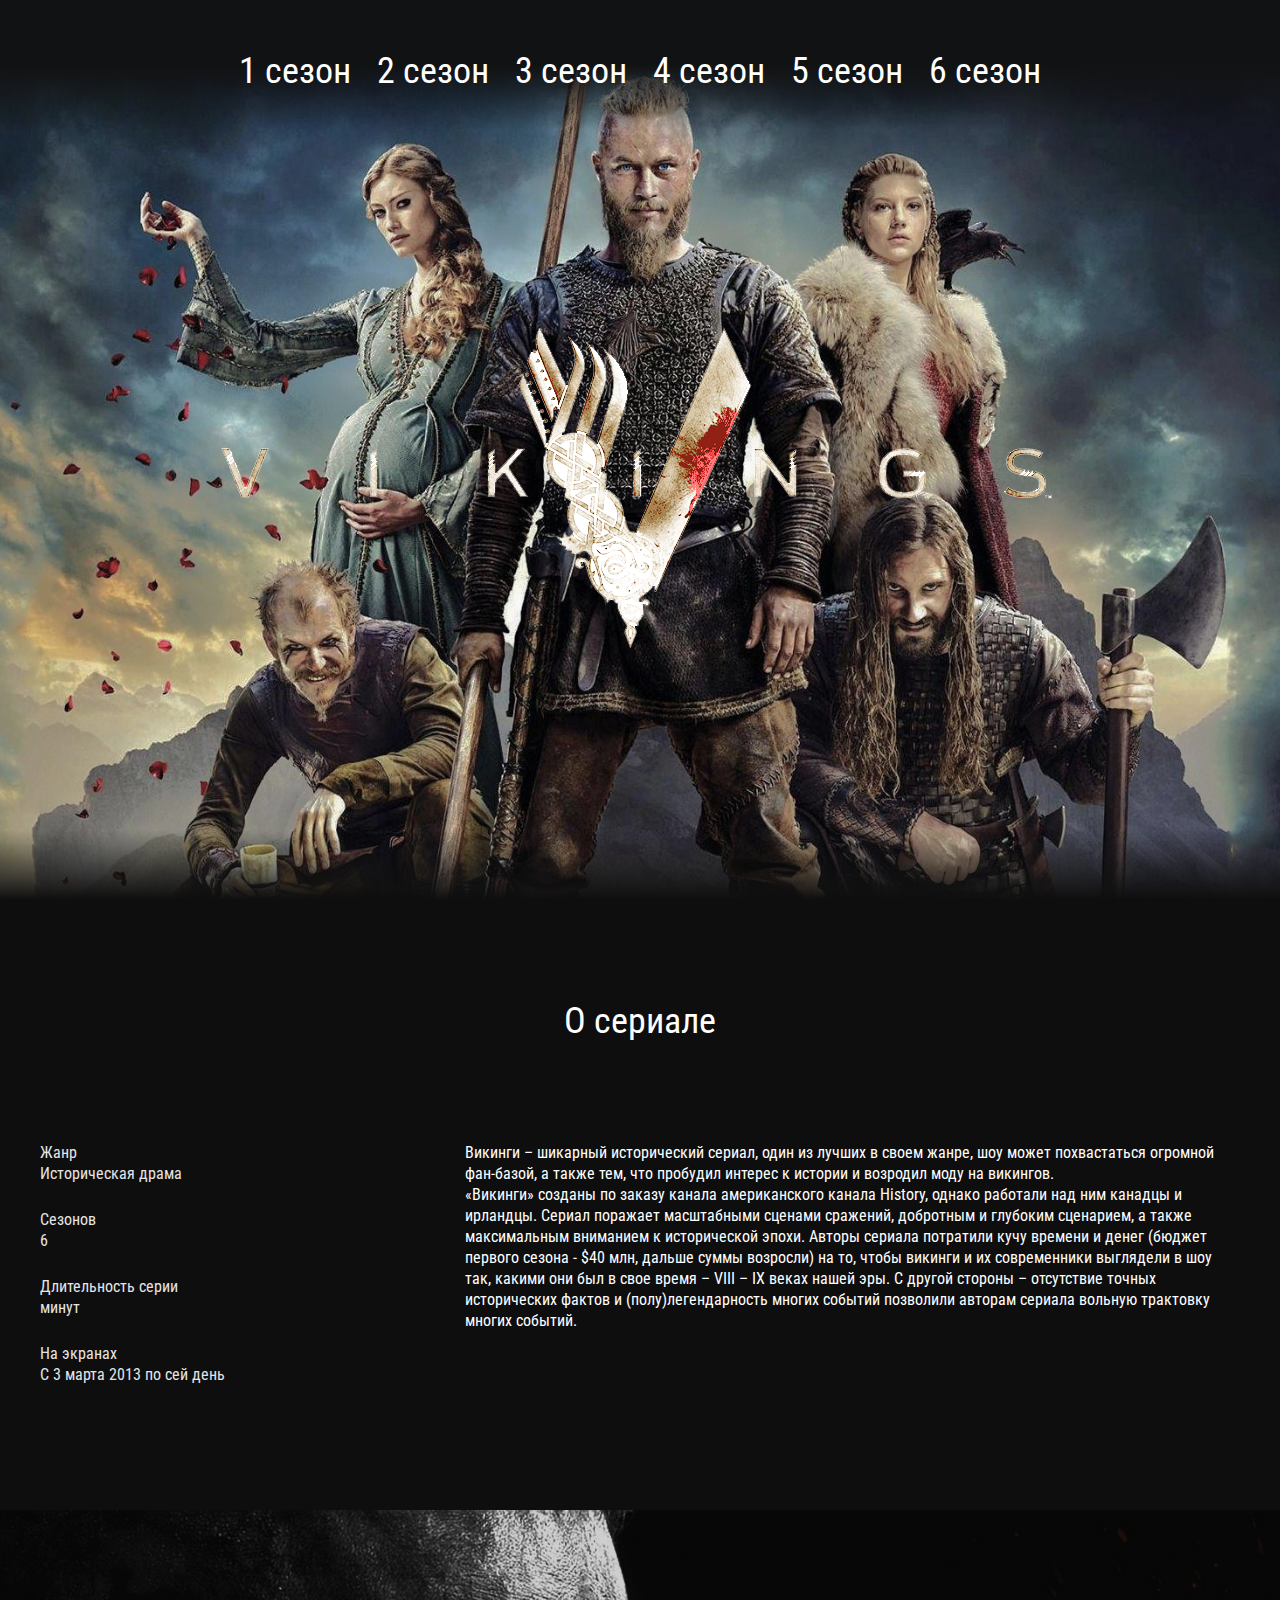
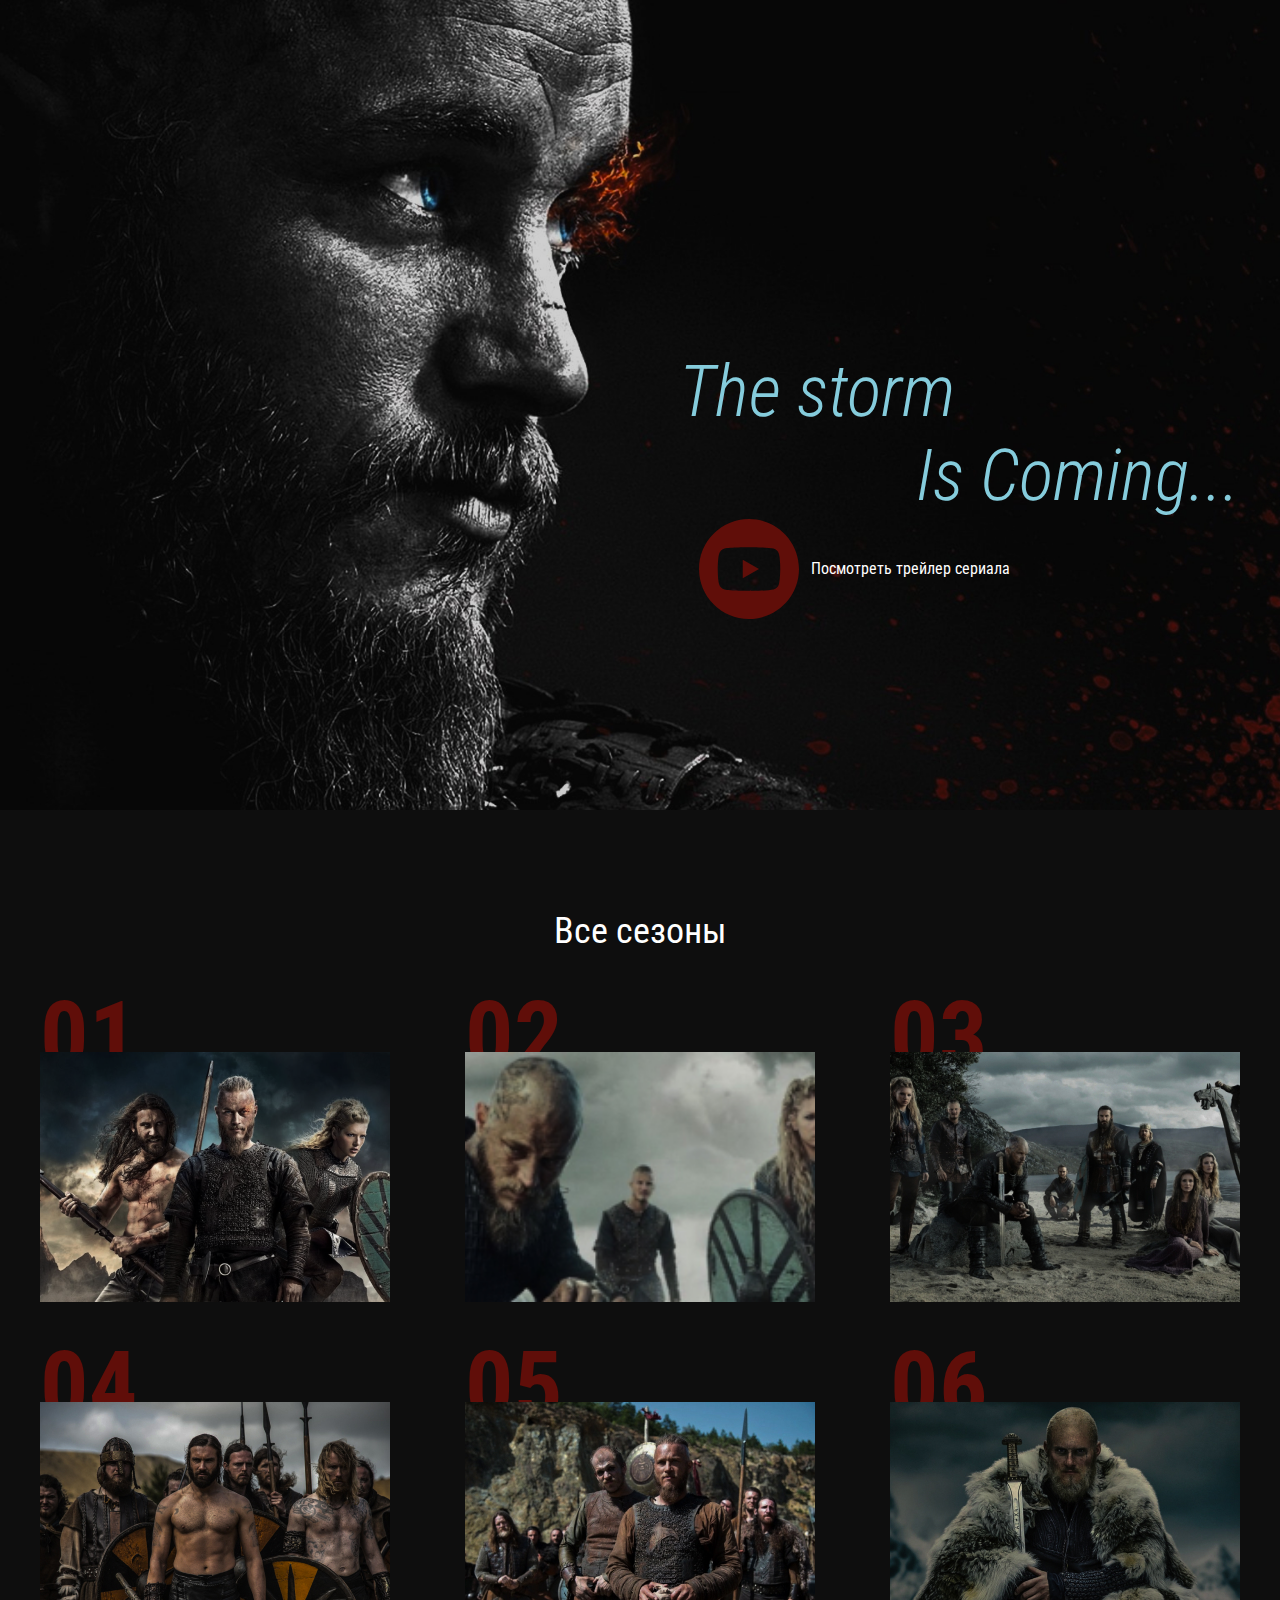
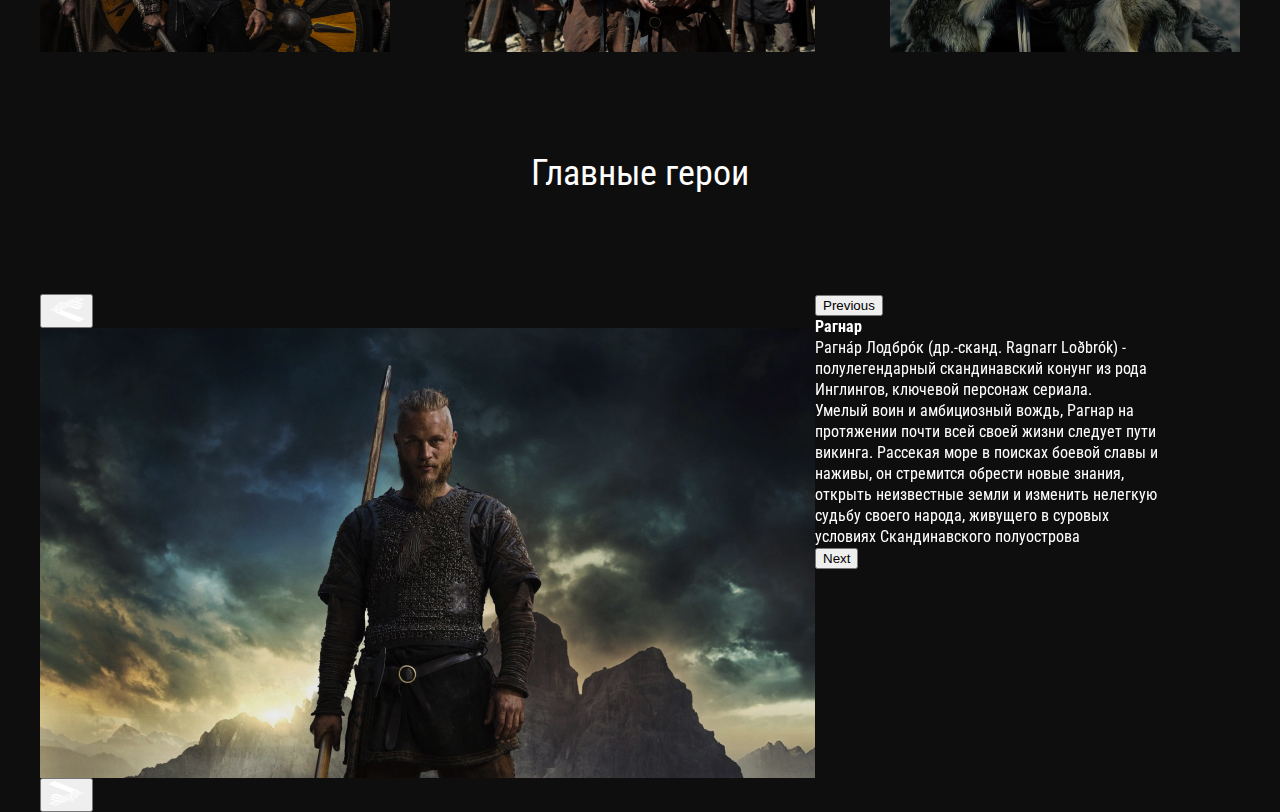
==== index.html @ bf8e7ee6 "feat: add a new data about" ====
<!DOCTYPE html>
<html lang="en">

<head>
  <meta charset="UTF-8">
  <meta name="viewport" content="width=device-width, initial-scale=1.0">
  <meta http-equiv="X-UA-Compatible" content="ie=edge">
  <title>Document</title>
  <link rel="stylesheet" href="css/reset.css">
  <link rel="stylesheet" href="css/slick.css">
  <link rel="stylesheet" href="css/jquery.fancybox.css">
  <link rel="preconnect" href="https://fonts.googleapis.com">
  <link rel="preconnect" href="https://fonts.gstatic.com" crossorigin>
  <link href="https://fonts.googleapis.com/css2?family=Roboto+Condensed:ital,wght@0,700;1,300;1,400&display=swap"
    rel="stylesheet">
  <link rel="stylesheet" href="css/style.css">
</head>

<body>
  <!--header start-->
  <header class="header">
    <nav class="menu">
      <ul class="menu__list">
        <li class="menu__list-item">
          <a class="menu__list-link" href="#">1 cезон</a>
        </li>
        <li class="menu__list-item">
          <a class="menu__list-link" href="#">2 cезон</a>
        </li>
        <li class="menu__list-item">
          <a class="menu__list-link" href="#">3 cезон</a>
        </li>
        <li class="menu__list-item">
          <a class="menu__list-link" href="#">4 cезон</a>
        </li>
        <li class="menu__list-item">
          <a class="menu__list-link" href="#">5 cезон</a>
        </li>
        <li class="menu__list-item">
          <a class="menu__list-link" href="#">6 cезон</a>
        </li>
      </ul>
    </nav>
    <div class="logo">
      <img src="/images/logo.png" alt="" class="logo__img">
    </div>
  </header>
  <!--header end-->
  <!--about start-->
  <section class="about section__page">
    <div class="container">
      <h3 class="title">
        О сериале

      </h3>
      <div class="about__inner">
        <ul class="about__info">
          <li class="about__info-item">Жанр
            <span>Историческая драма<span>
          </li>
          <li class="about__info-item">Сезонов
            <span>6</span>
          </li>
          <li class="about__info-item">Длительность серии
            <span>минут</span>

          </li>
          <li class="about__info-item">На экранах
            <span>С 3 марта 2013 по сей день</span>
          </li>
        </ul>
        <div class="about__text">
          <p>Викинги – шикарный исторический сериал, один из лучших в своем жанре, шоу может похвастаться огромной
            фан-базой, а также тем, что пробудил интерес к истории и возродил моду на викингов.

            <p>«Викинги» созданы по заказу канала американского канала History, однако работали над ним канадцы и
              ирландцы.
              Сериал поражает масштабными сценами сражений, добротным и глубоким сценарием, а также максимальным
              вниманием к исторической эпохи. Авторы сериала потратили кучу времени и денег (бюджет первого сезона - $40
              млн, дальше суммы возросли) на то, чтобы викинги и их современники выглядели в шоу так,
              какими они был в свое время – VIII – IX веках нашей эры. С другой стороны – отсутствие точных исторических
              фактов и (полу)легендарность многих событий позволили авторам сериала вольную трактовку многих событий.
            </p>
        </div>
      </div>
    </div>
  </section>
  <!--about end-->
  <!--section video start-->
  <section class="video">
    <div class="container">
      <h3 class="video__text">
        <span>The storm</span>
        Is Coming...
      </h3>
      <a class="video__btn" data-fancybox href="https://www.youtube.com/watch?v=NBb16wT5MEs">Посмотреть трейлер
        сериала</a>
    </div>
  </section>
  <!--section video end-->
  <!--section seasons start-->
  <section class="seasons section__page">
    <div class="container">
      <h3 class="title">Все сезоны</h3>
      <ol class="seasons__inner">
        <li class="seasons__item" style="background-image: url(/images/pic1.png)">
          <a class="seasons__link" href="#">Cмотреть</a>
        </li>
        <li class="seasons__item" style="background-image: url(/images/pic-2.jpg)">
          <a class="seasons__link" href="#">Cмотреть</a>
        </li>
        <li class="seasons__item" style="background-image: url(/images/pic3.jpg)">
          <a class="seasons__link" href="#">Cмотреть</a>
        </li>
        <li class="seasons__item" style="background-image: url(/images/pic4.jpg)">
          <a class="seasons__link" href="#">Cмотреть</a>
        </li>
        <li class="seasons__item" style="background-image: url(/images/pic5.jpg)">
          <a class="seasons__link" href="#">Cмотреть</a>
        </li>
        <li class="seasons__item" style="background-image: url(/images/pic6.jpg)">
          <a class="seasons__link" href="#">Cмотреть</a>
        </li>
      </ol>
    </div>
  </section>
  <!--section seasons end-->

  <!--section hero  start-->
<section class="heroes section__pages">
  <div class="container">
    <h3 class="title">
      Главные герои
    </h3>
    <div class="heroes__inner">
      <div class="heroes__slider-img">
<img src="/images/slider-1.jpg" alt="" class="heroes__images">
<img src="/images/slider-1.jpg" alt="" class="heroes__images">
<img src="/images/slider-1.jpg" alt="" class="heroes__images"> 
      </div>
      <div class="heroes__slider-text">
<div class="heroes__text">
  <h4 class="heroes__name">
    Рагнар
  </h4>
  <p>Рагна́р Лодбро́к (др.-сканд. Ragnarr Loðbrók) - полулегендарный скандинавский конунг из рода Инглингов, ключевой персонаж сериала.
  </p>
  <p>
    Умелый воин и амбициозный вождь, Рагнар на протяжении почти всей своей жизни следует пути викинга. Рассекая море в поисках боевой славы и наживы, он стремится обрести новые знания, открыть неизвестные земли и изменить нелегкую судьбу своего народа, живущего в суровых условиях Скандинавского полуострова</p>
</div>
<div class="heroes__text">
  <h4 class="heroes__name">
    Рагнар2
  </h4>
  <p>Рагна́р Лодбро́к (др.-сканд. Ragnarr Loðbrók) - полулегендарный скандинавский конунг из рода Инглингов, ключевой персонаж сериала.
  </p>
  <p>
    Умелый воин и амбициозный вождь, Рагнар на протяжении почти всей своей жизни следует пути викинга. Рассекая море в поисках боевой славы и наживы, он стремится обрести новые знания, открыть неизвестные земли и изменить нелегкую судьбу своего народа, живущего в суровых условиях Скандинавского полуострова</p>
</div>
<div class="heroes__text">
  <h4 class="heroes__name">
    Рагнар3
  </h4>
  <p>Рагна́р Лодбро́к (др.-сканд. Ragnarr Loðbrók) - полулегендарный скандинавский конунг из рода Инглингов, ключевой персонаж сериала.
  </p>
  <p>
    Умелый воин и амбициозный вождь, Рагнар на протяжении почти всей своей жизни следует пути викинга. Рассекая море в поисках боевой славы и наживы, он стремится обрести новые знания, открыть неизвестные земли и изменить нелегкую судьбу своего народа, живущего в суровых условиях Скандинавского полуострова</p>
</div>
      </div>
    </div>
  </div>
</section>

  <!--section hero  end-->

  <script src="https://ajax.googleapis.com/ajax/libs/jquery/3.4.1/jquery.min.js"></script>
  <script src="js/slick.min.js"></script>
  <script src="js/jquery.fancybox.min.js"></script>
  <script src="js/main.js"></script>
</body>

</html>
---- css/style.css ----
* {
    box-sizing: border-box;
}

body {
    background-color: #0e0e0e;
    color: #fff;
    font-weight: 400;
    font-family: 'Roboto Condensed', sans-serif;
    line-height: 21px;
}

.container {
    max-width: 1220px;
    padding: 0 10px;
    margin: 0 auto;
}

.section__page {
    margin: 100px 0;
}

.title {
    text-align: center;
    margin-bottom: 100px;
    font-size: 36px;
    line-height: 42px;
    font-weight: 400;
}

a {
    text-decoration: none;
    color: inherit;
}

ul {
    list-style: none;
}

/*header start*/


.header {
    background-image: url(/images/header-bg.jpg);
    height: 100vh;
    background-size: cover;
    background-position: center 50px;
    background-repeat: no-repeat;
    text-align: center;
    position: relative;
}

.header::after {
    content: '';
    position: absolute;
    height: 70px;
    bottom: 0;
    left: 0;
    width: 100%;
    background: linear-gradient(180deg, #0E0E0E 0%, rgba(17, 17, 17, 0.850295) 16.53%, rgba(32, 31, 33, 0) 100%);
    transform: rotate(180deg);

}

.menu__list {
    display: flex;
    justify-content: center;
    padding: 50px 0 58px;
    background: linear-gradient(180deg, #111213 0%, #111213 43.62%, rgba(32, 31, 33, 0) 86.33%);
}

.menu__list-item {
    padding: 0 13px;
}

.menu__list-link {
    font-size: 36px;
    line-height: 42px;
}

.menu__list-link:hover {
    color: #85ccdc;
}

.logo {
    padding-top: 178px;
}

/*header end*/
/*section about start*/
.about__inner {
    display: flex;
}

.about__info {
    width: 375px;
    margin-right: 50px;
    flex: none;
}

.about__info-item {
    margin-bottom: 25px;
    color: #e5e5e5;
}

.about__info-item span {
    display: block;
}

.about__text {
    margin-bottom: 25px;
}

/*section about end*/
.video {
    background-image: url(/images/storm.jpg);
    height: 100vh;
    background-position: center center;
    background-size: cover;
    background-repeat: no-repeat;
    text-align: right;
}

.video__text {
    font-style: italic;
    font-weight: 300;
    font-size: 72px;
    line-height: 84px;
    color: #85CCDC;
    padding-top: 440px;
    text-align: right;
    margin-bottom: 40px;
}

.video__text span {
    display: block;
    padding-right: 285px;

}

.video__btn {
    padding-left: 112px;
    position: relative;
    margin-right: 230px;
}


.video__btn::before {
    content: '';
    position: absolute;
    width: 100px;
    height: 100px;
    left: 0;
    top: -40px;
    background-image: url(/images/youtube\ 1.svg);
}

/*section about end*/
/*section season start*/
.seasons__inner {
    display: grid;
    grid-template-columns: 1fr 1fr 1fr;
    grid-gap: 100px 75px;
    counter-reset: number;
}


.seasons__item {
    width: 350px;
    height: 250px;
    background-repeat: no-repeat;
    background-position: center center;
    background-size: cover;
    list-style: none;
    position: relative;
    display: flex;
    justify-content: center;
    align-items: center;
}

.seasons__item:hover .seasons__link{
    opacity: 1;
}

.seasons__item::before {
    content: '0'counter(number);
    counter-increment: number;
    position: absolute;
    font-weight: bold;
    font-size: 96px;
    line-height: 112px;
    color: #600E09;
    left: 0;
    top: -72px;
    z-index: -1;

}

.seasons__item:hover::after{
    content:'';
    position: absolute;
    top: 0;
    left: 0;
    right: 0;
    bottom: 0;
    background: rgba(14, 14, 14,0.8);
}

.seasons__link{
    font-size: 36px;
    line-height: 42px;
    padding: 12px 78px 11px;
    background-color: #0e0e0e;
    opacity: 0;
    transition: all .3s;
    z-index: 2;
}

/*section season end*/


/*section hero start*/
.heroes__inner{
    display: flex;
    justify-content: space-between;

}

.heroes__slider-img{
    min-width: 775px;

}

.heroes__images {
}
.heroes__slider-text {
}
.heroes__text {
    max-width: 350px;
}
.heroes__name {
}

/*section hero end*/
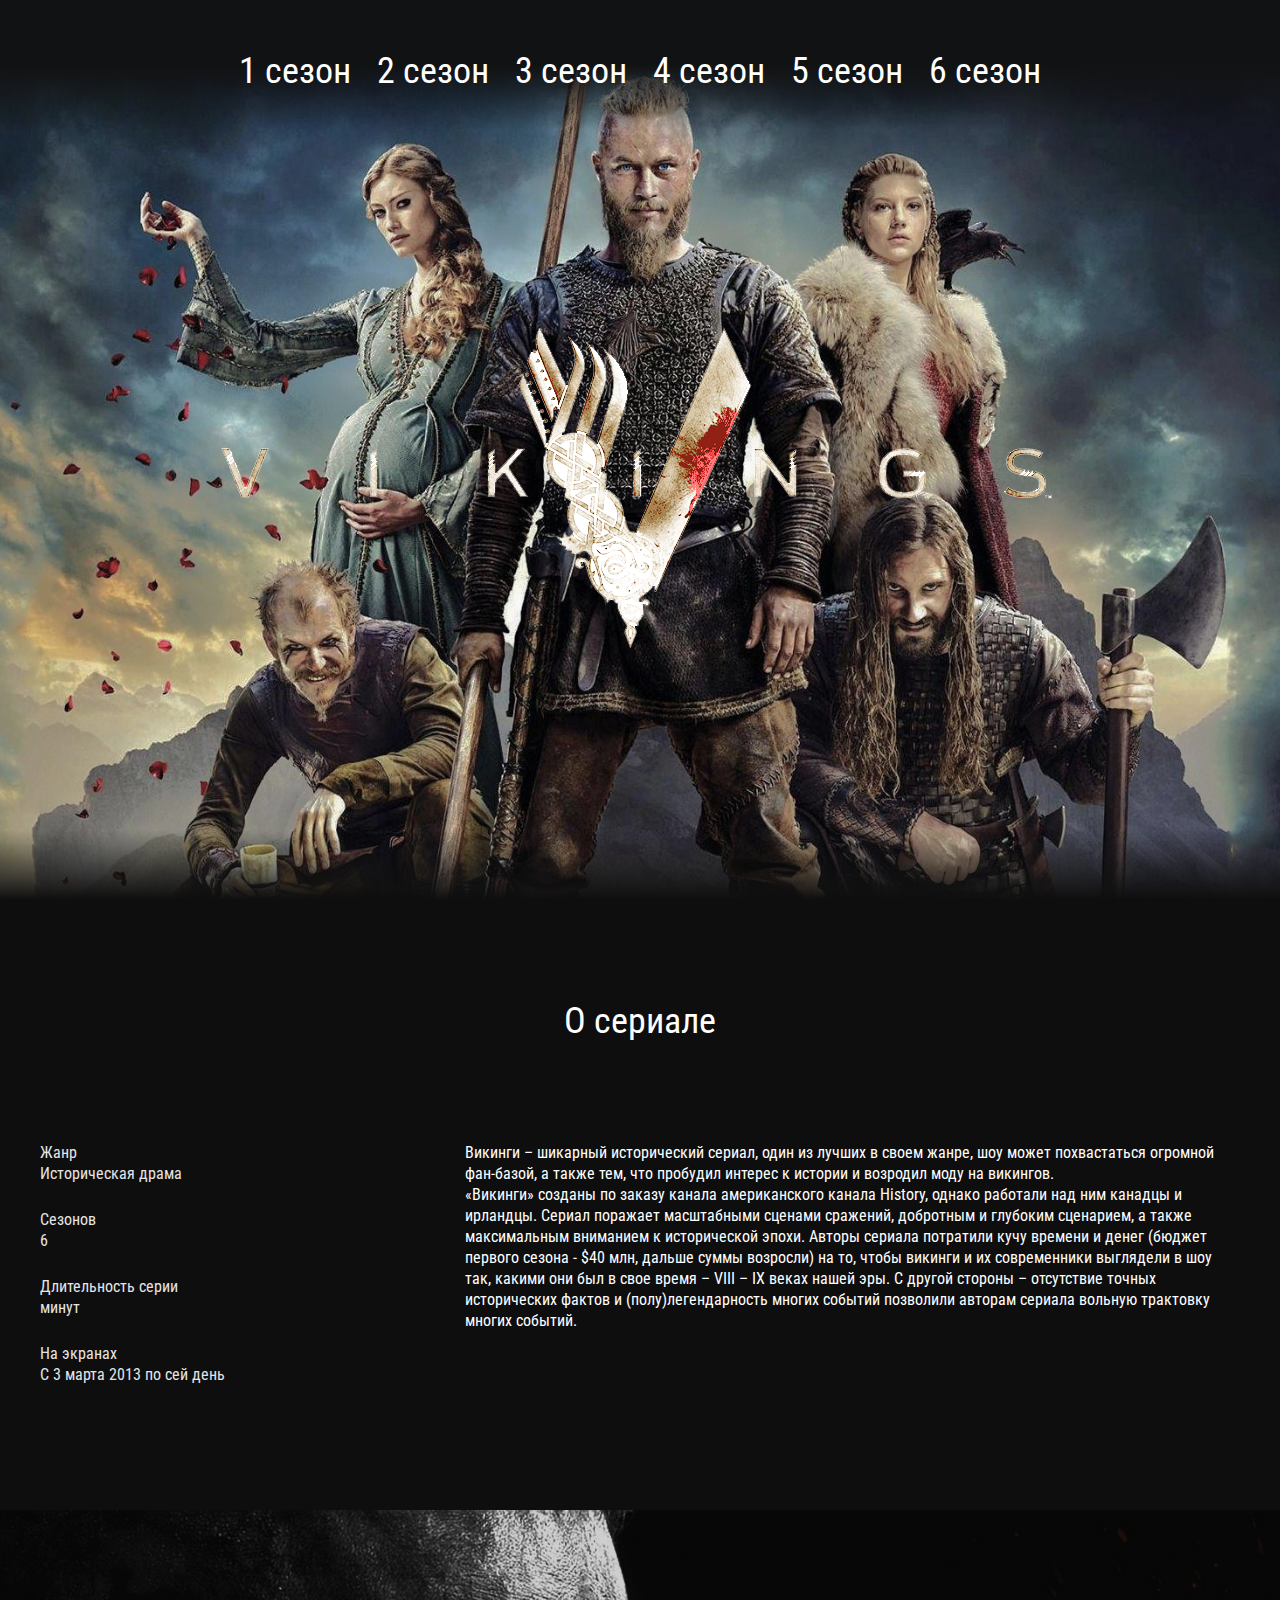
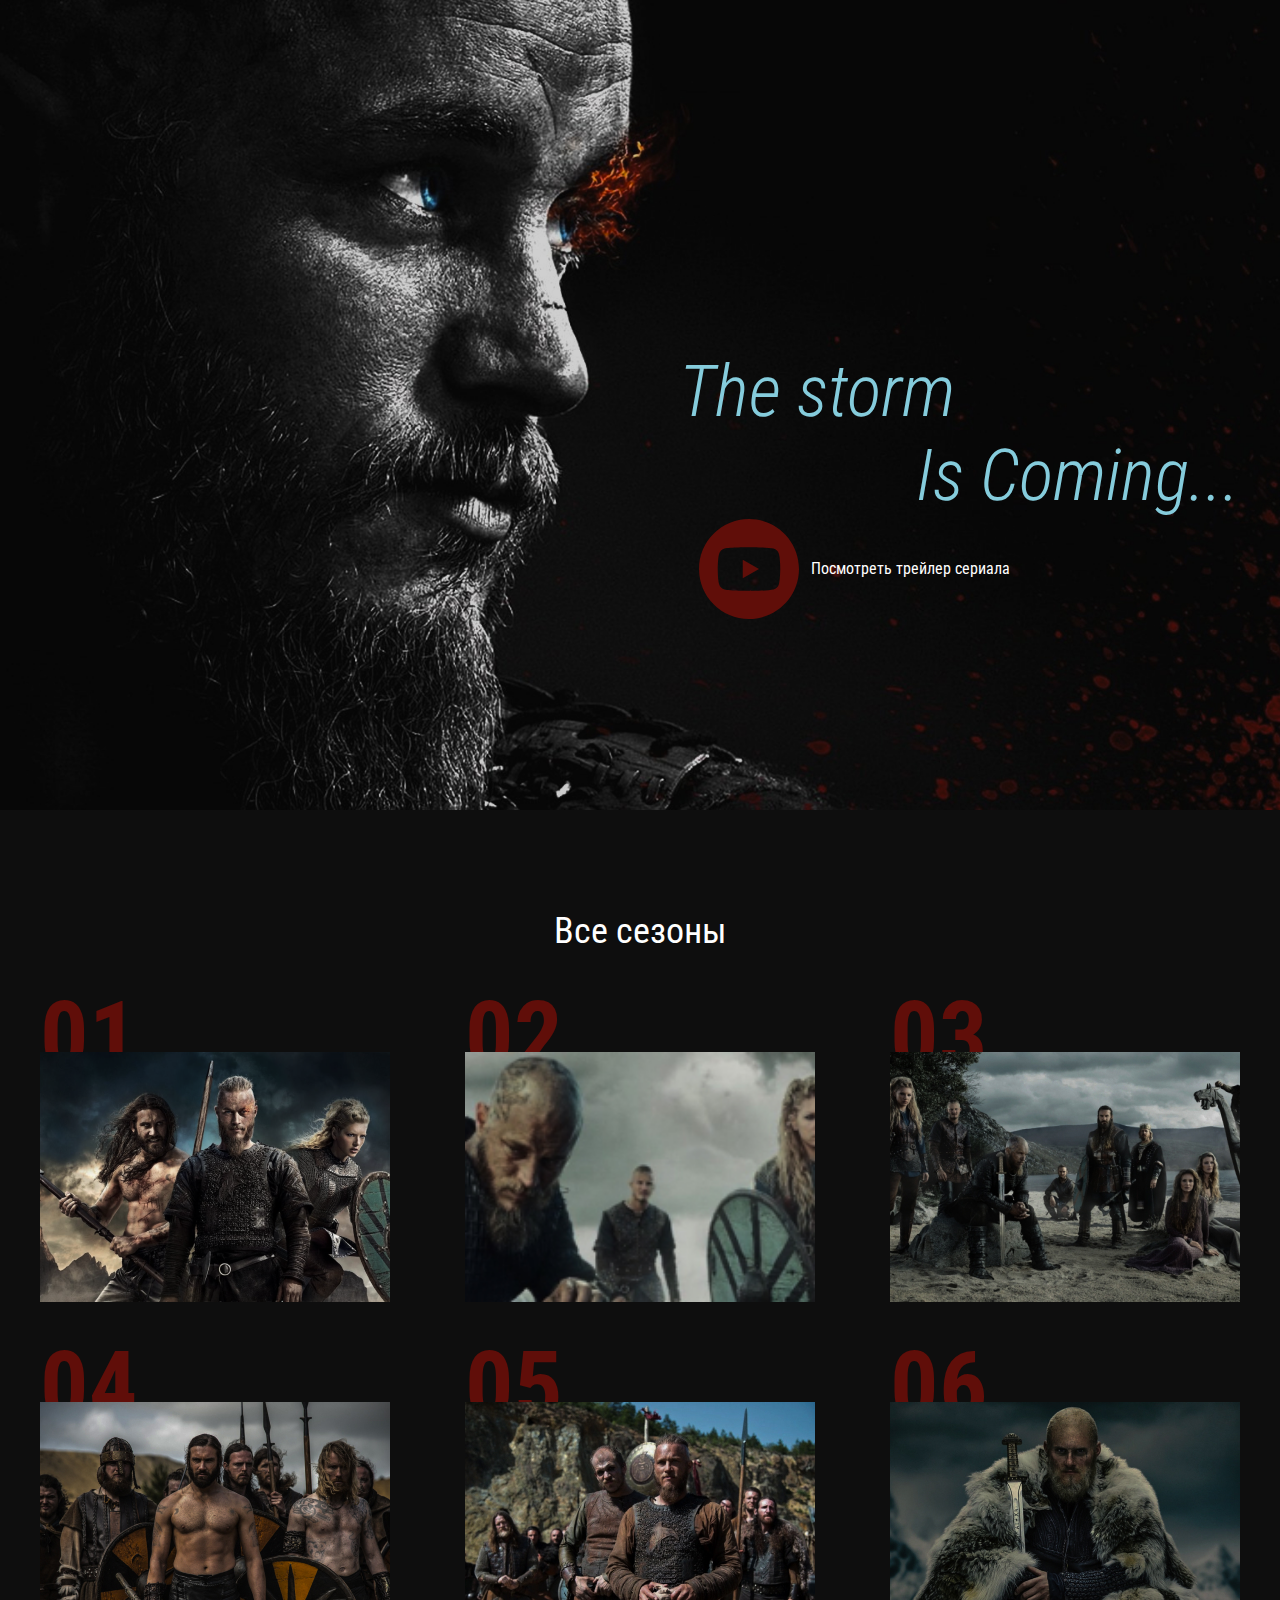
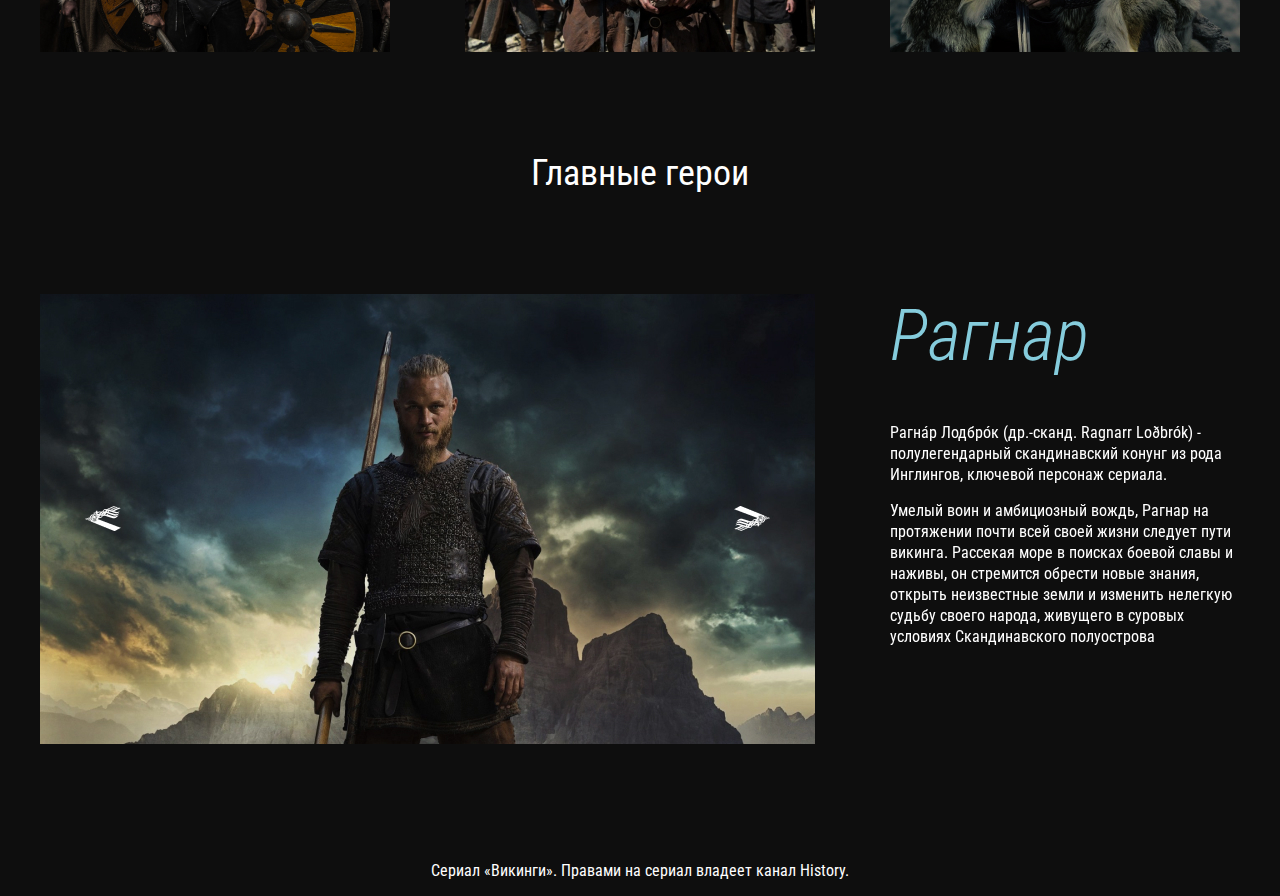
==== commit a3e3fd44: "feat: added a new pages" ====
--- a/index.html
+++ b/index.html
@@ -1,5 +1,5 @@
 <!DOCTYPE html>
-<html lang="en">
+<html lang="ru">
 
 <head>
   <meta charset="UTF-8">
@@ -127,51 +127,66 @@
   <!--section seasons end-->
 
   <!--section hero  start-->
-<section class="heroes section__pages">
-  <div class="container">
-    <h3 class="title">
-      Главные герои
-    </h3>
-    <div class="heroes__inner">
-      <div class="heroes__slider-img">
-<img src="/images/slider-1.jpg" alt="" class="heroes__images">
-<img src="/images/slider-1.jpg" alt="" class="heroes__images">
-<img src="/images/slider-1.jpg" alt="" class="heroes__images"> 
-      </div>
-      <div class="heroes__slider-text">
-<div class="heroes__text">
-  <h4 class="heroes__name">
-    Рагнар
-  </h4>
-  <p>Рагна́р Лодбро́к (др.-сканд. Ragnarr Loðbrók) - полулегендарный скандинавский конунг из рода Инглингов, ключевой персонаж сериала.
-  </p>
-  <p>
-    Умелый воин и амбициозный вождь, Рагнар на протяжении почти всей своей жизни следует пути викинга. Рассекая море в поисках боевой славы и наживы, он стремится обрести новые знания, открыть неизвестные земли и изменить нелегкую судьбу своего народа, живущего в суровых условиях Скандинавского полуострова</p>
-</div>
-<div class="heroes__text">
-  <h4 class="heroes__name">
-    Рагнар2
-  </h4>
-  <p>Рагна́р Лодбро́к (др.-сканд. Ragnarr Loðbrók) - полулегендарный скандинавский конунг из рода Инглингов, ключевой персонаж сериала.
-  </p>
-  <p>
-    Умелый воин и амбициозный вождь, Рагнар на протяжении почти всей своей жизни следует пути викинга. Рассекая море в поисках боевой славы и наживы, он стремится обрести новые знания, открыть неизвестные земли и изменить нелегкую судьбу своего народа, живущего в суровых условиях Скандинавского полуострова</p>
-</div>
-<div class="heroes__text">
-  <h4 class="heroes__name">
-    Рагнар3
-  </h4>
-  <p>Рагна́р Лодбро́к (др.-сканд. Ragnarr Loðbrók) - полулегендарный скандинавский конунг из рода Инглингов, ключевой персонаж сериала.
-  </p>
-  <p>
-    Умелый воин и амбициозный вождь, Рагнар на протяжении почти всей своей жизни следует пути викинга. Рассекая море в поисках боевой славы и наживы, он стремится обрести новые знания, открыть неизвестные земли и изменить нелегкую судьбу своего народа, живущего в суровых условиях Скандинавского полуострова</p>
-</div>
+  <section class="heroes section__page">
+    <div class="container">
+      <h3 class="title">
+        Главные герои
+      </h3>
+      <div class="heroes__inner">
+        <div class="heroes__slider-img">
+          <img src="/images/slider-1.jpg" alt="" class="heroes__images">
+          <img src="/images/lagerth3.jpg" alt="" class="heroes__images">
+          <img src="/images/harold.jpg" alt="" class="heroes__images">
+        </div>
+        <div class="heroes__slider-text">
+          <div class="heroes__text">
+            <h4 class="heroes__name">
+              Рагнар
+            </h4>
+            <p>Рагна́р Лодбро́к (др.-сканд. Ragnarr Loðbrók) - полулегендарный скандинавский конунг из рода Инглингов,
+              ключевой персонаж сериала.
+            </p>
+            <p>
+              Умелый воин и амбициозный вождь, Рагнар на протяжении почти всей своей жизни следует пути викинга.
+              Рассекая море в поисках боевой славы и наживы, он стремится обрести новые знания, открыть неизвестные
+              земли и изменить нелегкую судьбу своего народа, живущего в суровых условиях Скандинавского полуострова</p>
+          </div>
+          <div class="heroes__text">
+            <h4 class="heroes__name">
+              Лагерта
+            </h4>
+            <p>Белокурая красавица, которая с легкостью орудует массивным оружием и без труда следит за домашним хозяйством, — Лагерта предстает перед зрителями настоящей скандинавской женщиной. Сражаясь наравне с викингами, «дева щита» доказала собственное право на главенствующую роль в сообществе мужчин.
+            </p>
+            <p>
+              Жажда деятельности не дает Лагерте спокойно воспитывать детей и заниматься хозяйством, поэтому в поход на христианский мир девушка отправляется вместе с мужем. Несмотря на варварские обычаи, Лагерта не позволяет сводному брату ярла изнасиловать женщину другой веры.
+            </p>
+          </div>
+          <div class="heroes__text">
+            <h4 class="heroes__name">
+              Харальд 
+            </h4>
+            <p>Ха́ральд Прекрасноволо́сый — сын Хальвдана Чёрного, конунг Вестфольда, первый король Норвегии. Представитель рода Инглингов, родоначальник династической ветви Хорфагеров, правившей Норвегией до XIV века.
+            </p>
+            <p>
+              Согласно исландским сагам, Харальд Прекрасноволосый имел много жен и детей. Одних только сыновей у него насчитывалось от одиннадцати до двадцати.
+            </p>
+          </div>
+        </div>
       </div>
     </div>
-  </div>
-</section>
+  </section>
 
   <!--section hero  end-->
+  <!--footer start-->
+  <footer class="footer">
+    <div class="container">
+      <p class="copy">
+        Сериал «Викинги». Правами на сериал владеет канал History.
+      </p>
+    </div>
+  </footer>
+  <!--footer  end-->
+
 
   <script src="https://ajax.googleapis.com/ajax/libs/jquery/3.4.1/jquery.min.js"></script>
   <script src="js/slick.min.js"></script>
--- a/css/style.css
+++ b/css/style.css
@@ -178,7 +178,7 @@
     align-items: center;
 }
 
-.seasons__item:hover .seasons__link{
+.seasons__item:hover .seasons__link {
     opacity: 1;
 }
 
@@ -196,17 +196,17 @@
 
 }
 
-.seasons__item:hover::after{
-    content:'';
+.seasons__item:hover::after {
+    content: '';
     position: absolute;
     top: 0;
     left: 0;
     right: 0;
     bottom: 0;
-    background: rgba(14, 14, 14,0.8);
-}
-
-.seasons__link{
+    background: rgba(14, 14, 14, 0.8);
+}
+
+.seasons__link {
     font-size: 36px;
     line-height: 42px;
     padding: 12px 78px 11px;
@@ -220,25 +220,63 @@
 
 
 /*section hero start*/
-.heroes__inner{
+.heroes__inner {
     display: flex;
     justify-content: space-between;
 
 }
 
-.heroes__slider-img{
-    min-width: 775px;
-
-}
-
-.heroes__images {
-}
+.heroes__slider-img {
+    max-width: 775px;
+
+}
+
 .heroes__slider-text {
-}
-.heroes__text {
     max-width: 350px;
 }
+
+.slick-btn {
+    position: absolute;
+    top: 50%;
+    transform: translateY(-50%);
+    border: none;
+    background-color: transparent;
+    z-index: 5;
+    cursor: pointer;
+    outline: none;
+}
+
+.slick-prev {
+    left: 38px;
+}
+
+.slick-next {
+    right: 38px;
+}
+
 .heroes__name {
-}
-
-/*section hero end*/+    font-style: italic;
+    font-weight: 300;
+    font-size: 72px;
+    line-height: 84px;
+    color: #85CCDC;
+    margin-bottom: 44px;
+}
+
+.heroes__text p {
+    margin-bottom: 15px;
+}
+
+/*section hero end*/
+
+
+/*footer start*/
+.copy {
+    padding: 14px 0px 15px;
+    text-align: center;
+}
+
+/*footer end*/
+
+
+/*First season*/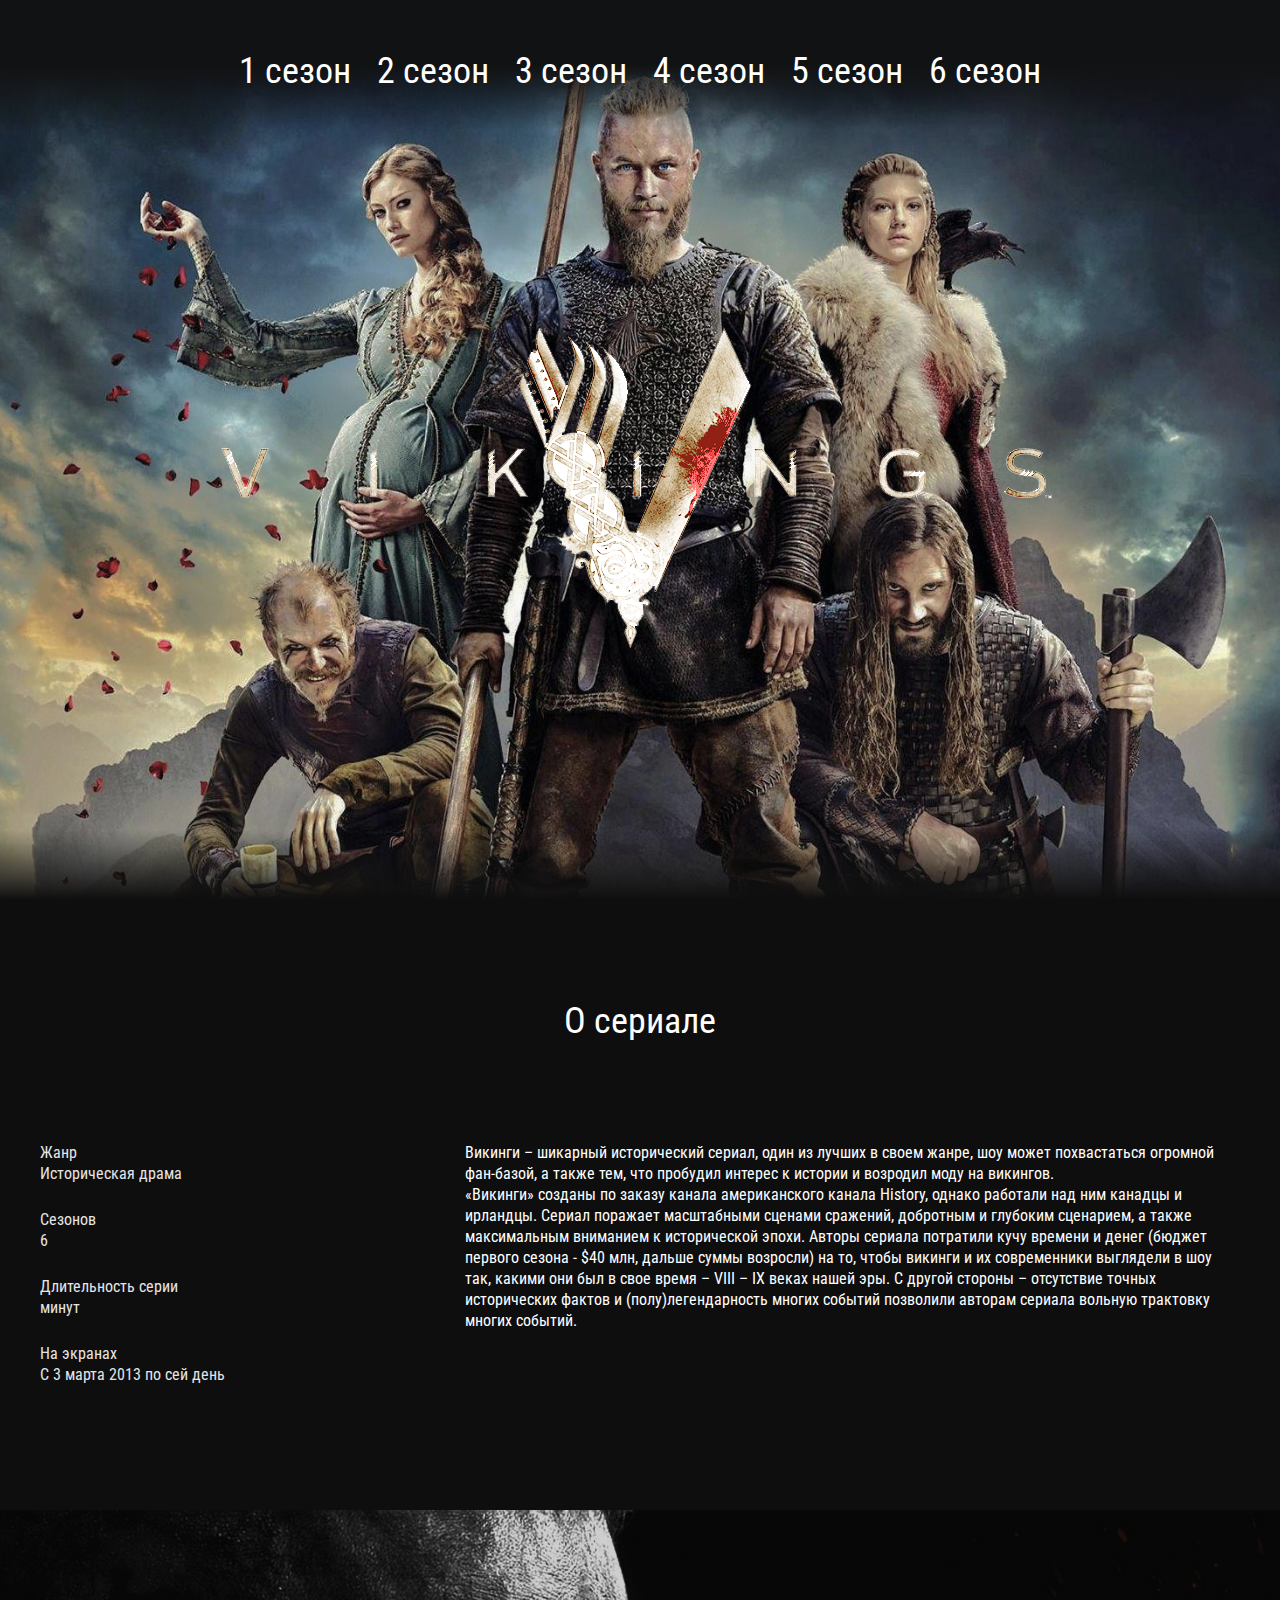
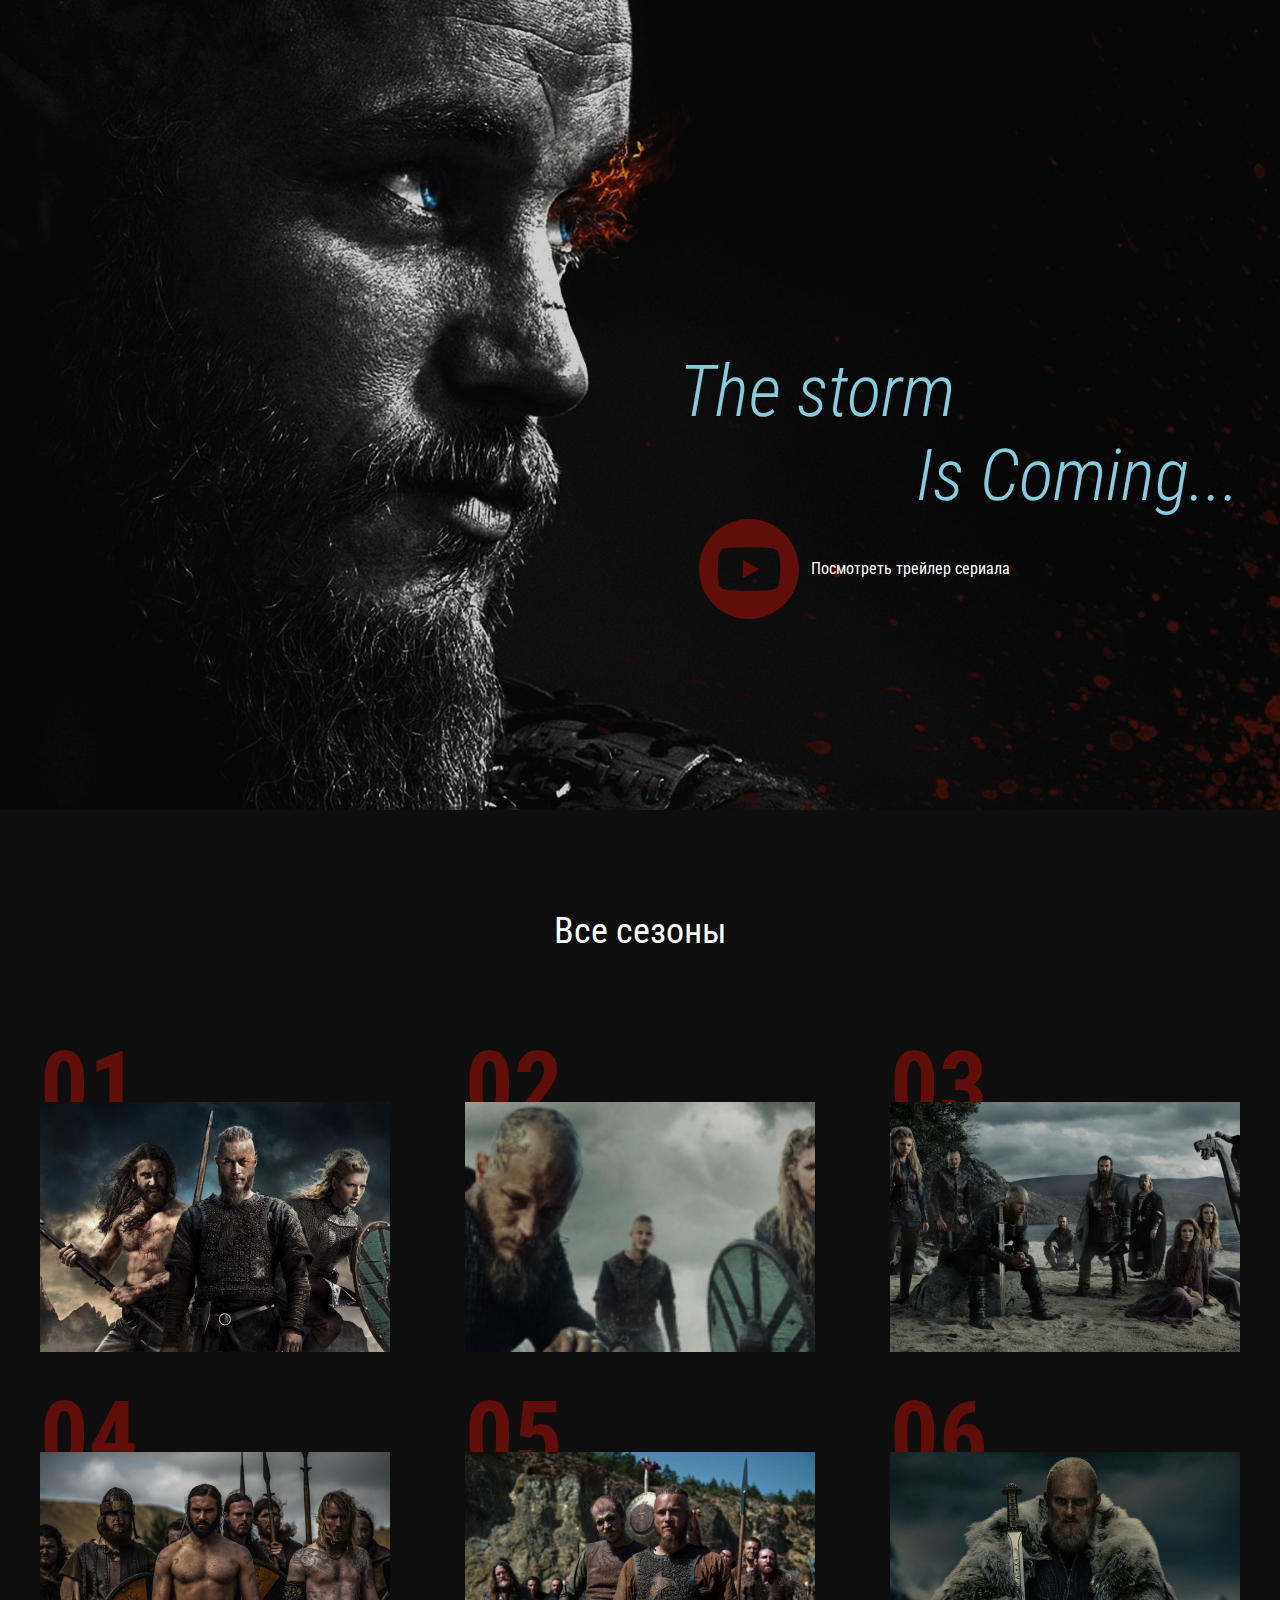
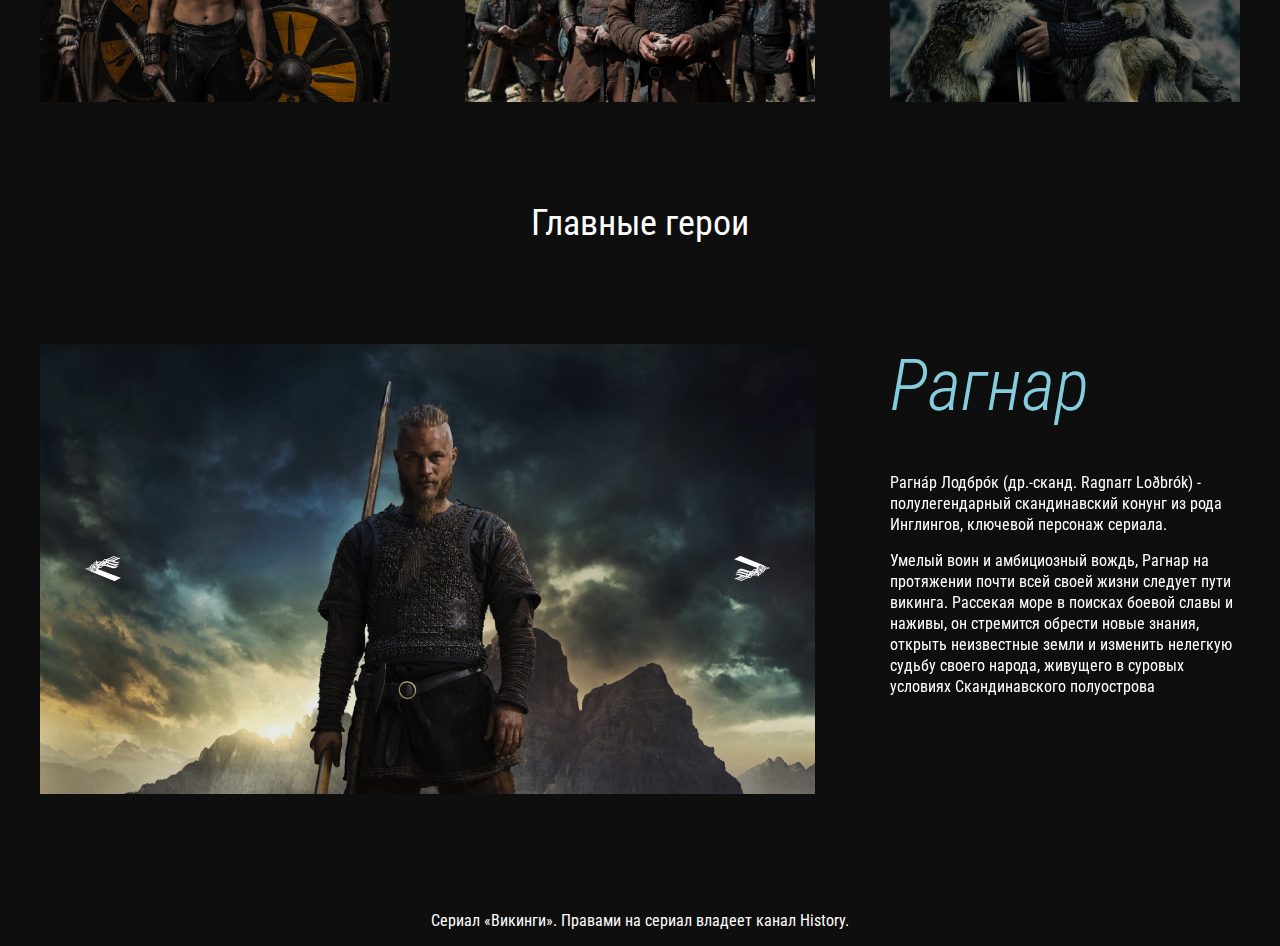
==== commit bcae08c8: "feat:connected pages" ====
--- a/index.html
+++ b/index.html
@@ -22,7 +22,7 @@
     <nav class="menu">
       <ul class="menu__list">
         <li class="menu__list-item">
-          <a class="menu__list-link" href="#">1 cезон</a>
+          <a class="menu__list-link" href="season-1.html">1 cезон</a>
         </li>
         <li class="menu__list-item">
           <a class="menu__list-link" href="#">2 cезон</a>
@@ -104,7 +104,7 @@
       <h3 class="title">Все сезоны</h3>
       <ol class="seasons__inner">
         <li class="seasons__item" style="background-image: url(/images/pic1.png)">
-          <a class="seasons__link" href="#">Cмотреть</a>
+          <a class="seasons__link" href="season-1.html">Cмотреть</a>
         </li>
         <li class="seasons__item" style="background-image: url(/images/pic-2.jpg)">
           <a class="seasons__link" href="#">Cмотреть</a>
--- a/css/style.css
+++ b/css/style.css
@@ -62,12 +62,18 @@
 
 }
 
-.menu__list {
-    display: flex;
-    justify-content: center;
+.menu{
     padding: 50px 0 58px;
     background: linear-gradient(180deg, #111213 0%, #111213 43.62%, rgba(32, 31, 33, 0) 86.33%);
 }
+
+
+.menu__list {
+    display: flex;
+    justify-content: center;
+    
+}
+
 
 .menu__list-item {
     padding: 0 13px;
@@ -78,7 +84,8 @@
     line-height: 42px;
 }
 
-.menu__list-link:hover {
+.menu__list-link:hover,
+.menu__list-link--active {
     color: #85ccdc;
 }
 
@@ -162,6 +169,7 @@
     grid-template-columns: 1fr 1fr 1fr;
     grid-gap: 100px 75px;
     counter-reset: number;
+    padding-top: 50px;
 }
 
 
@@ -279,4 +287,57 @@
 /*footer end*/
 
 
-/*First season*/+/*First season  start*/
+.page-header{
+    background-image: url(/images/seasonpage2.jpg);
+    background-repeat: no-repeat;
+    background-position: center center;
+    background-size: cover;
+    height: 90vh;
+    position: relative;
+}
+
+.menu__container{
+    max-width: 1385px;
+    margin: 0 auto;
+    position: relative;
+}
+
+
+.page_logo{
+    position: absolute;
+    left: 0;
+}
+
+
+.info{
+    position: absolute;
+    max-width: 1385px;
+    display: flex;
+    padding: 44px 47px 64px 35px;
+    background-color:#0e0e0e;
+    bottom: 0;
+    left: 0;
+    right: 0;
+    margin: 0 auto;
+}
+
+.season__info-num{
+    font-weight: bold;
+    font-size: 95px;
+    line-height: 56px;
+text-align: center;
+margin-right: 51px;
+}
+
+.season__info-num span{
+    display: block;
+    font-size: 36px;
+    line-height: 32px;
+}
+
+.season__info-text p{
+    margin-bottom:15px;
+}
+
+/*First season  end*/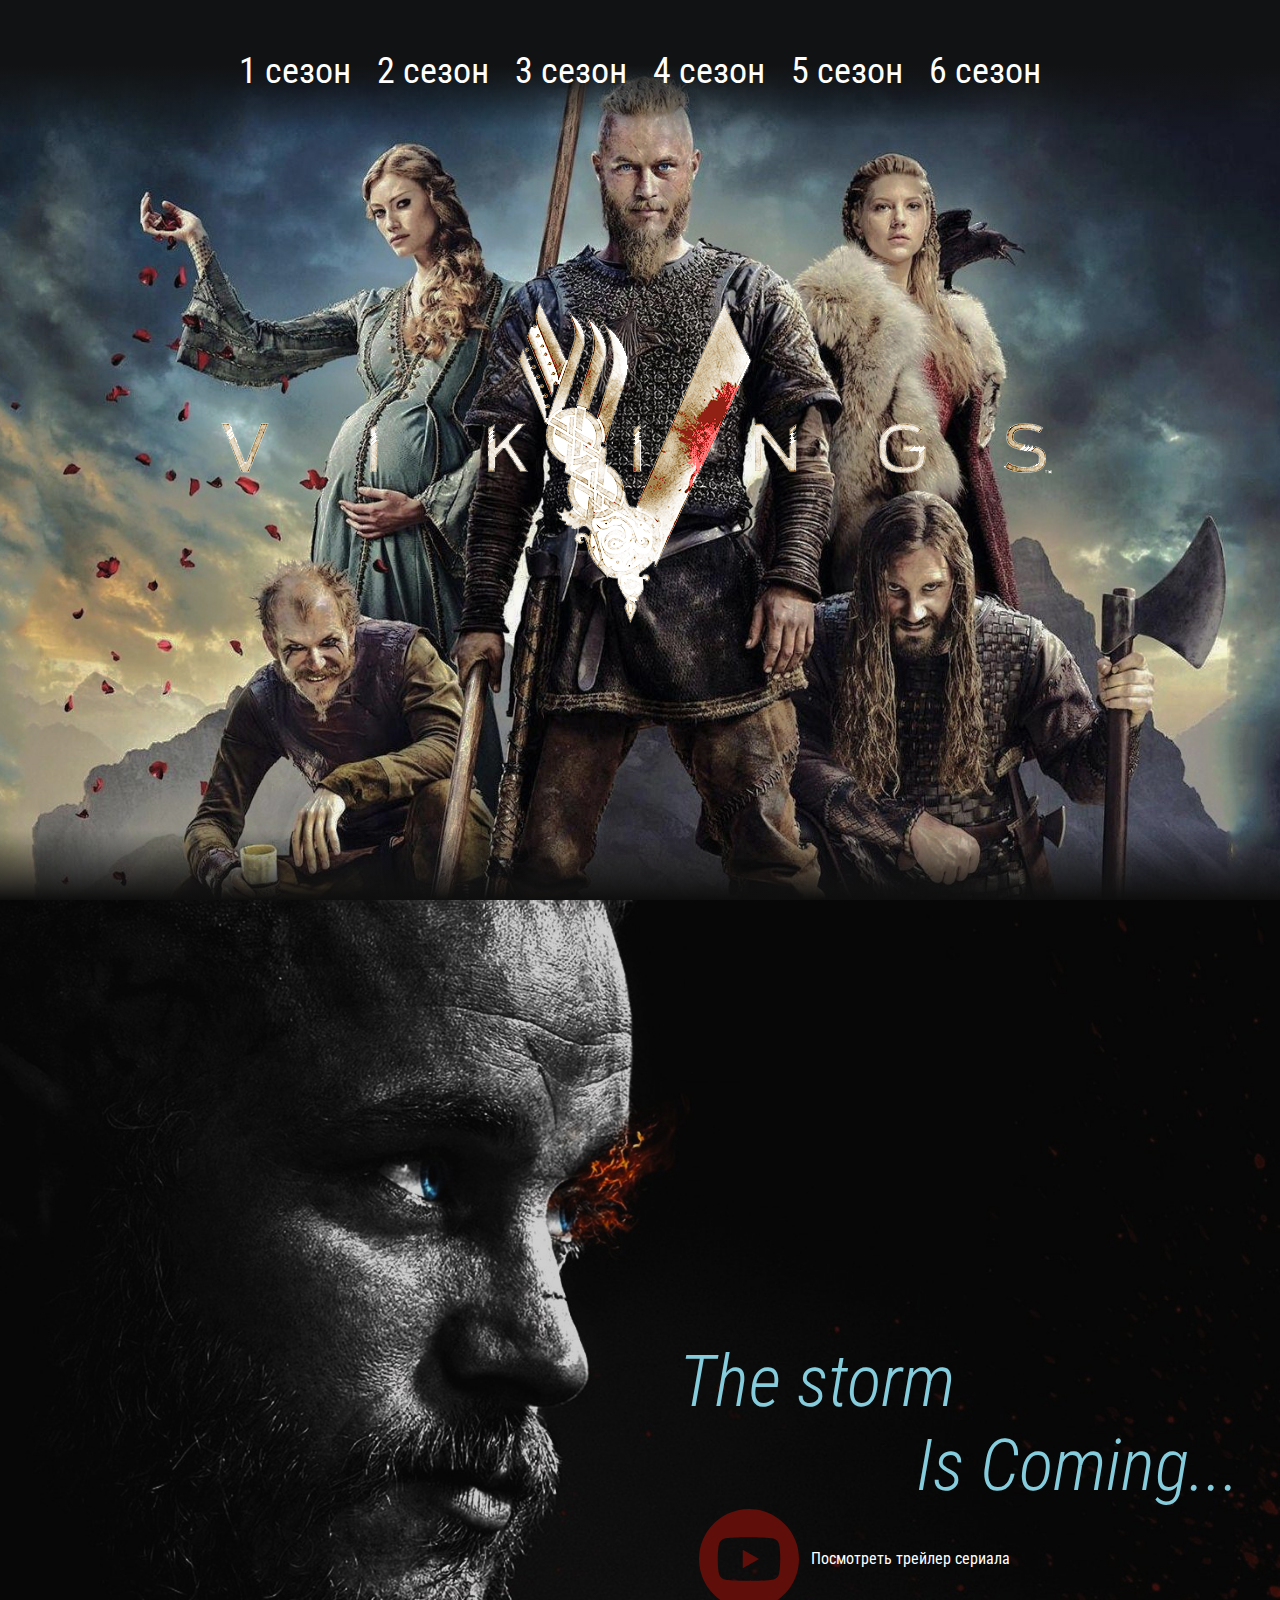
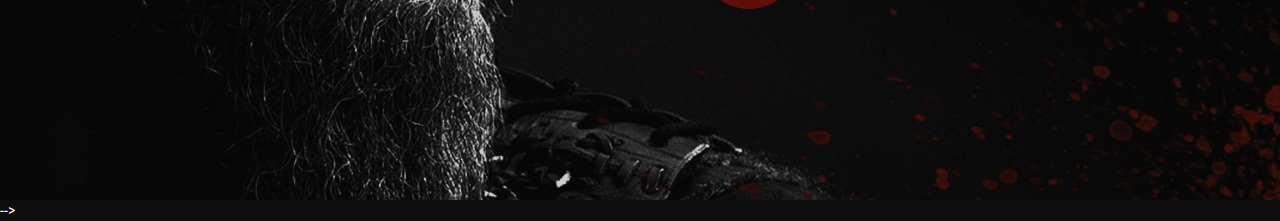
==== commit b5c03e1a: "feat: started responce" ====
--- a/index.html
+++ b/index.html
@@ -47,7 +47,7 @@
   </header>
   <!--header end-->
   <!--about start-->
-  <section class="about section__page">
+  <!-- <section class="about section__page">
     <div class="container">
       <h3 class="title">
         О сериале
@@ -96,10 +96,10 @@
       <a class="video__btn" data-fancybox href="https://www.youtube.com/watch?v=NBb16wT5MEs">Посмотреть трейлер
         сериала</a>
     </div>
-  </section>
+  </section> -->
   <!--section video end-->
   <!--section seasons start-->
-  <section class="seasons section__page">
+  <!-- <section class="seasons section__page">
     <div class="container">
       <h3 class="title">Все сезоны</h3>
       <ol class="seasons__inner">
@@ -123,11 +123,11 @@
         </li>
       </ol>
     </div>
-  </section>
+  </section> -->
   <!--section seasons end-->
 
   <!--section hero  start-->
-  <section class="heroes section__page">
+  <!-- <section class="heroes section__page">
     <div class="container">
       <h3 class="title">
         Главные герои
@@ -174,17 +174,17 @@
         </div>
       </div>
     </div>
-  </section>
+  </section> -->
 
   <!--section hero  end-->
   <!--footer start-->
-  <footer class="footer">
+  <!-- <footer class="footer">
     <div class="container">
       <p class="copy">
         Сериал «Викинги». Правами на сериал владеет канал History.
       </p>
     </div>
-  </footer>
+  </footer> -->
   <!--footer  end-->
 
 
--- a/css/style.css
+++ b/css/style.css
@@ -90,7 +90,7 @@
 }
 
 .logo {
-    padding-top: 178px;
+    padding-top: 17vh;
 }
 
 /*header end*/
@@ -204,6 +204,12 @@
 
 }
 
+
+.seasons__item:nth-child(n+10)::before{
+    content: counter(number);
+
+}
+
 .seasons__item:hover::after {
     content: '';
     position: absolute;
@@ -340,4 +346,9 @@
     margin-bottom:15px;
 }
 
-/*First season  end*/+/*First season  end*/
+
+
+
+/* start media */
+/* start media */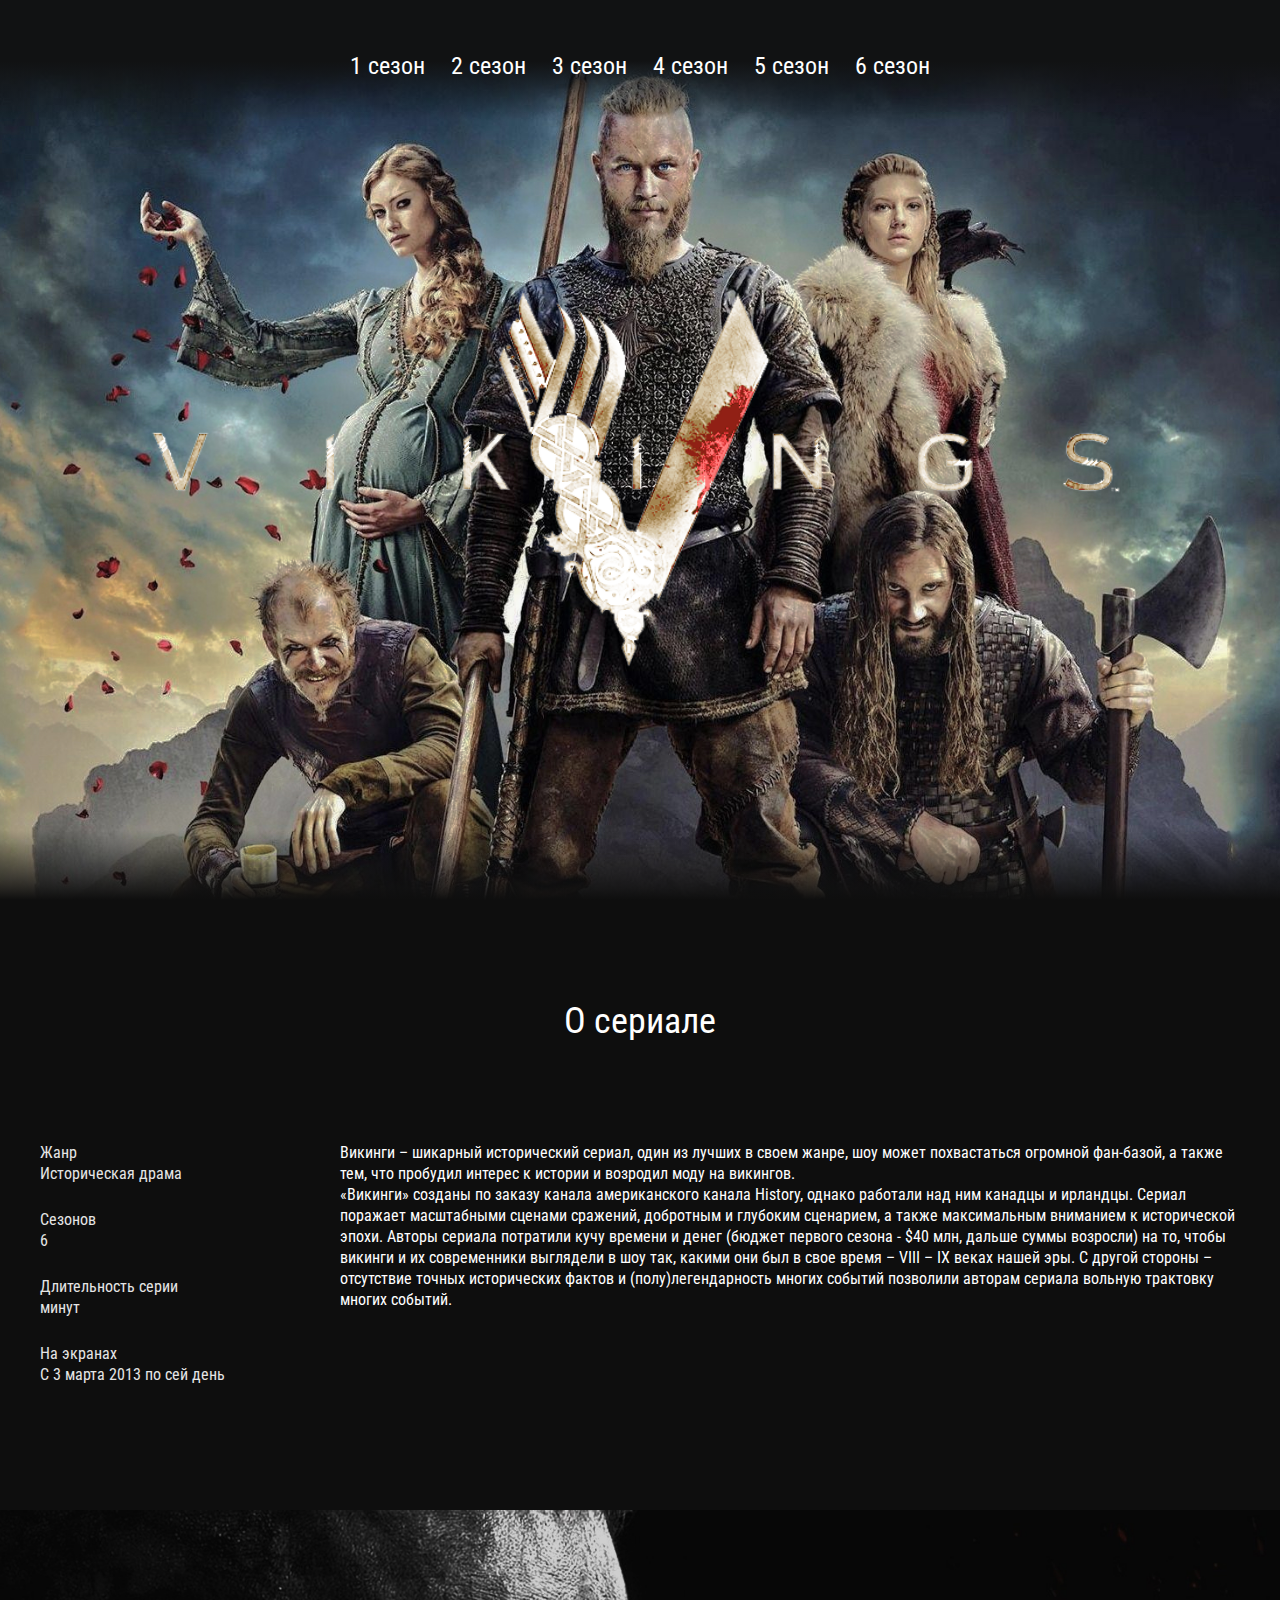
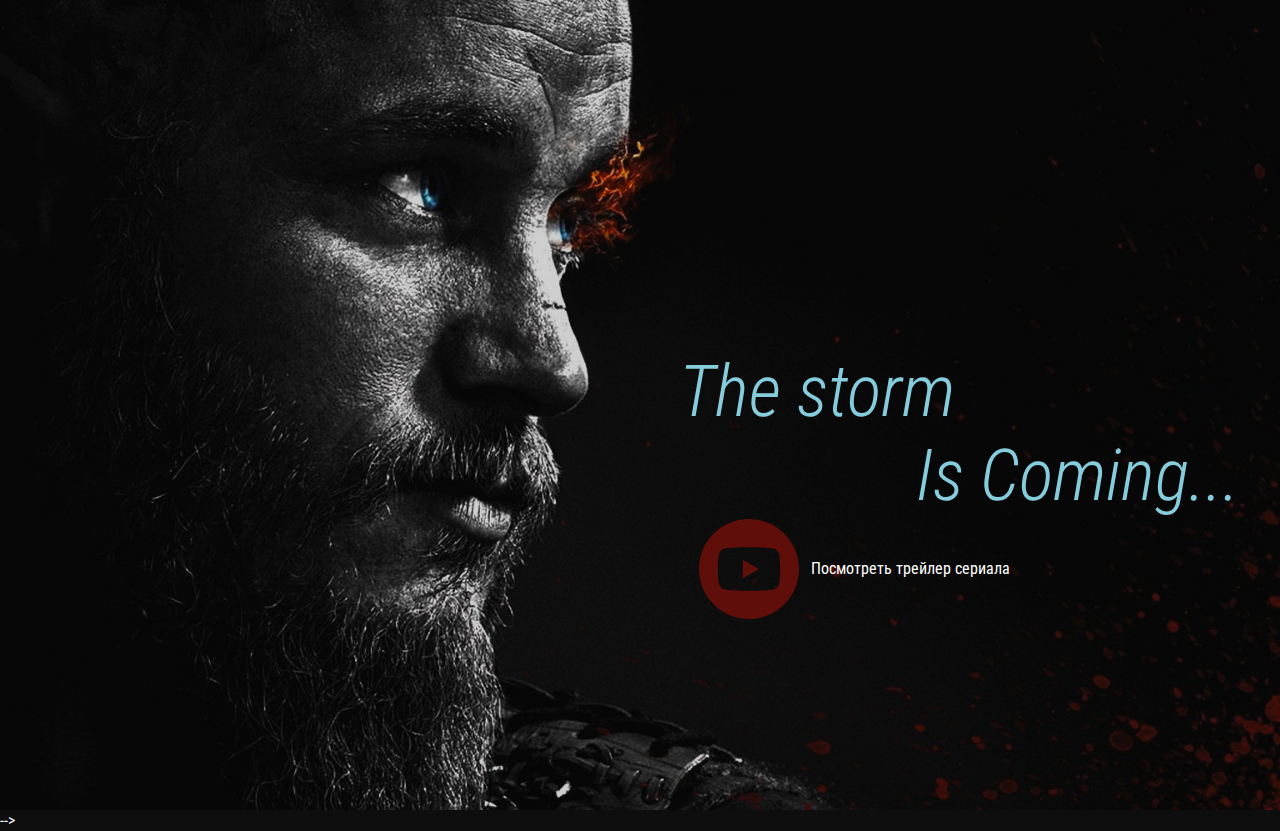
==== commit c5c95208: "feat: response" ====
--- a/index.html
+++ b/index.html
@@ -47,7 +47,7 @@
   </header>
   <!--header end-->
   <!--about start-->
-  <!-- <section class="about section__page">
+   <section class="about section__page">
     <div class="container">
       <h3 class="title">
         О сериале
@@ -84,7 +84,7 @@
         </div>
       </div>
     </div>
-  </section>
+  </section> 
   <!--about end-->
   <!--section video start-->
   <section class="video">
--- a/css/style.css
+++ b/css/style.css
@@ -351,4 +351,42 @@
 
 
 /* start media */
+@media(max-width:1366px){
+.logo__img{
+width: 80%;
+}
+.menu__list-link{
+    font-size: 24px;
+    line-height: 32px;
+}
+.about__info{
+    width: 250px;
+}
+}
+
+
+@media(max-width:768px){
+   .about__inner{
+        display: block;
+   }
+   .section__page{
+       padding: 50px 0px;
+       
+   }
+   .title{
+       margin-bottom: 50px;
+   }
+}
+
+
+@media(max-width:640px){
+.menu__list{
+    display: none;
+}
+.logo{
+    padding-top: 25vh;  
+}
+
+}
+
 /* start media */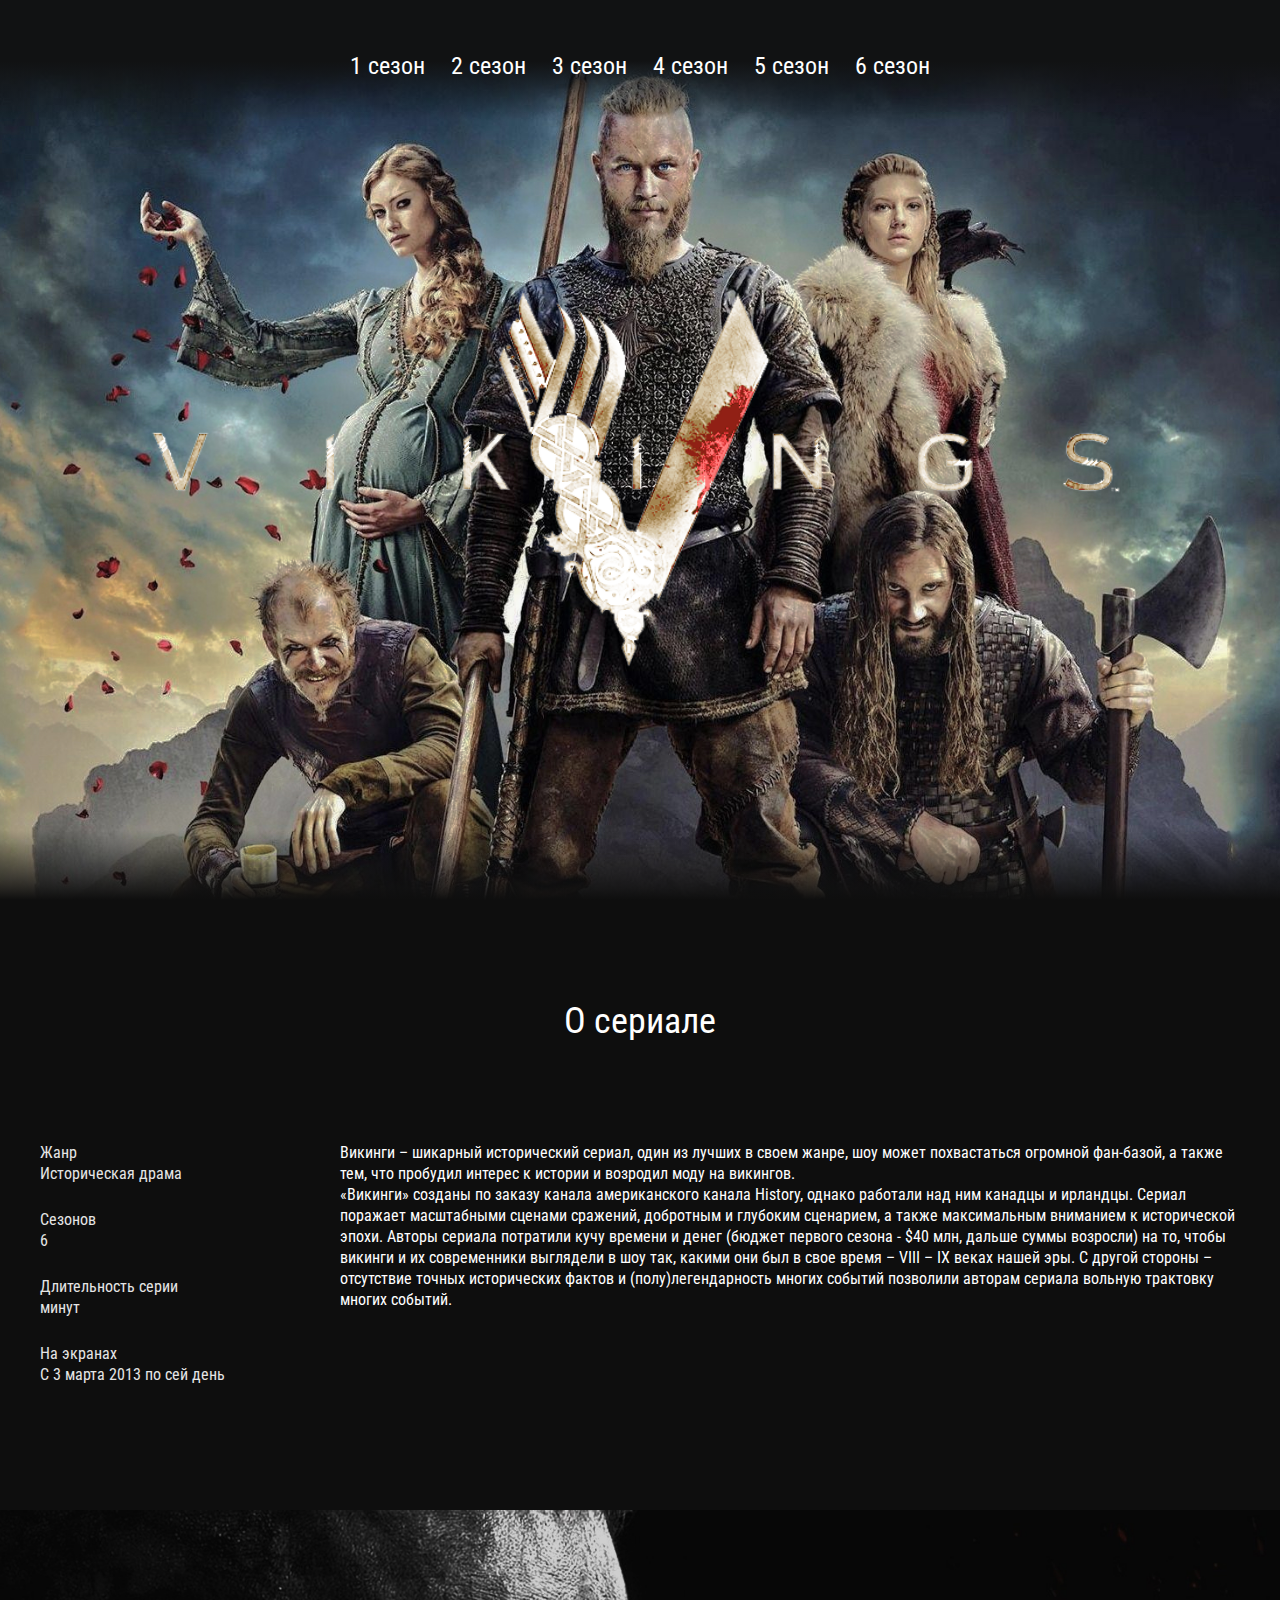
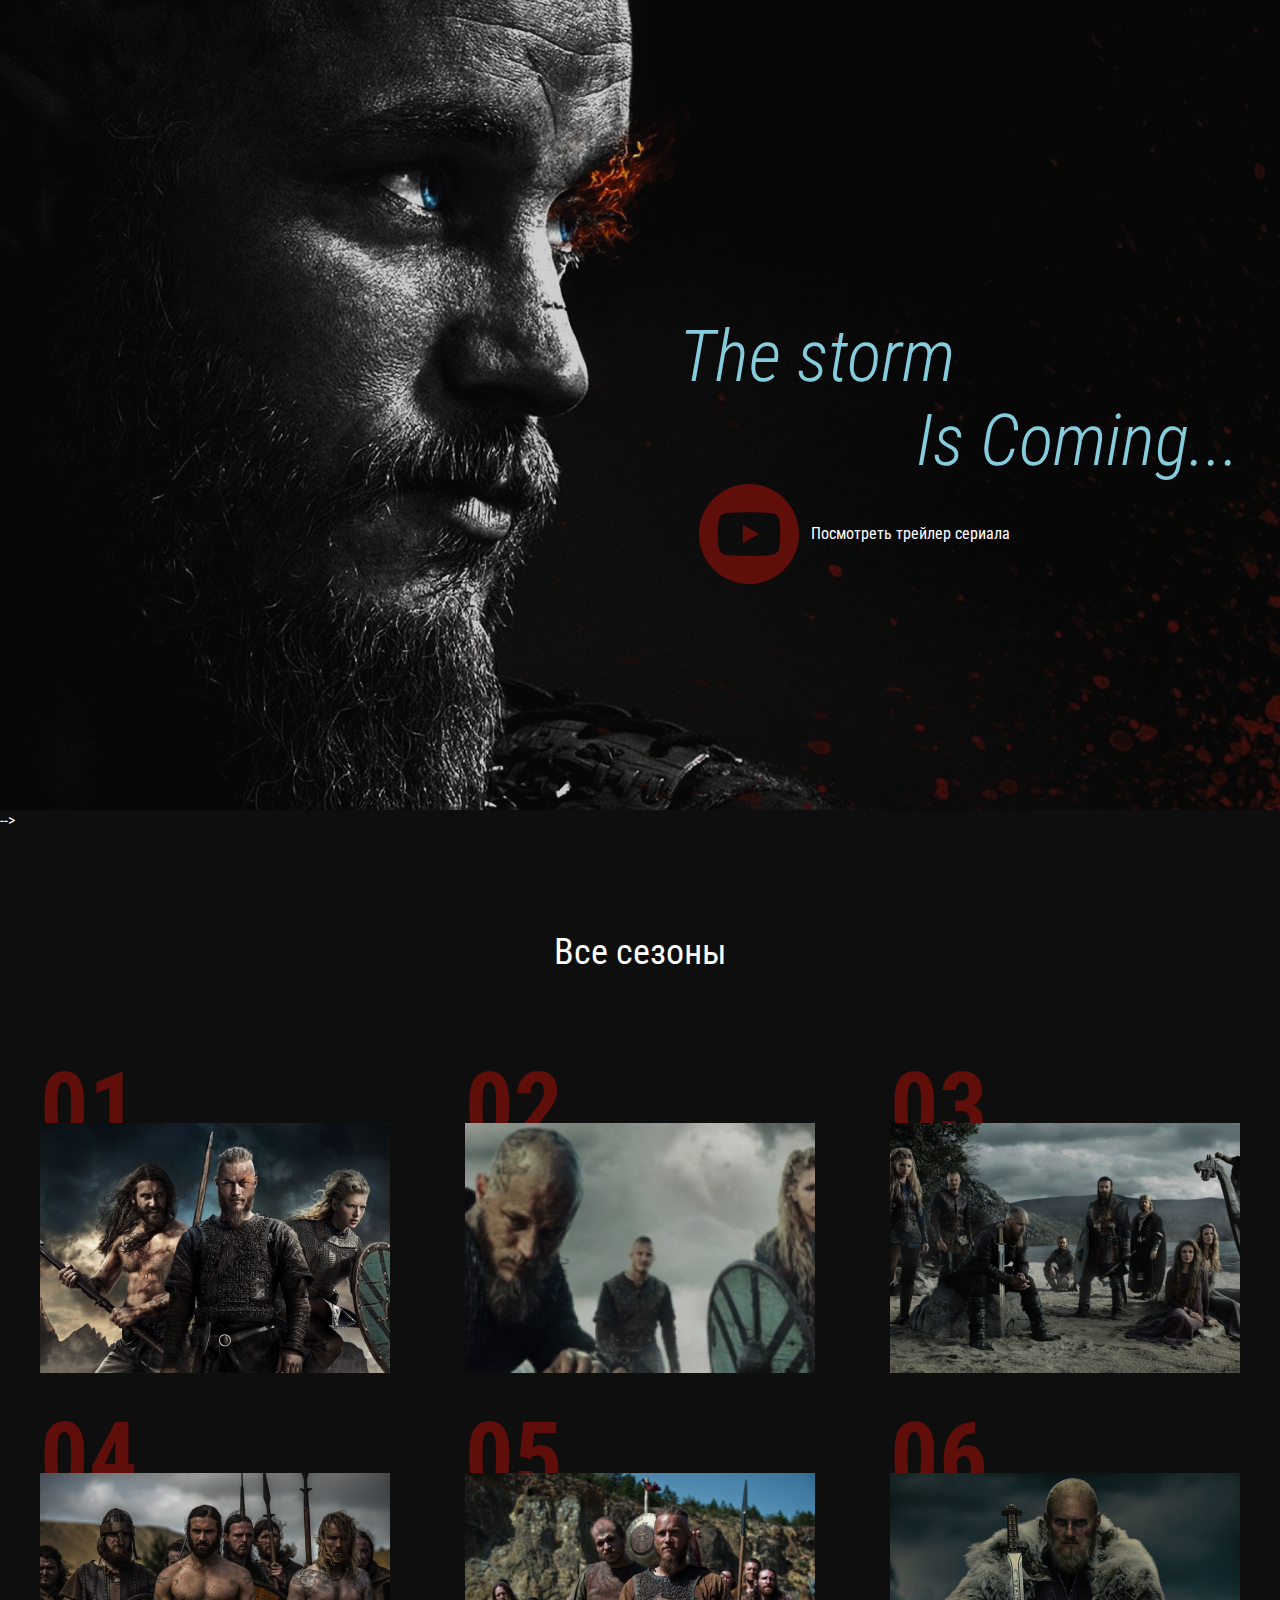
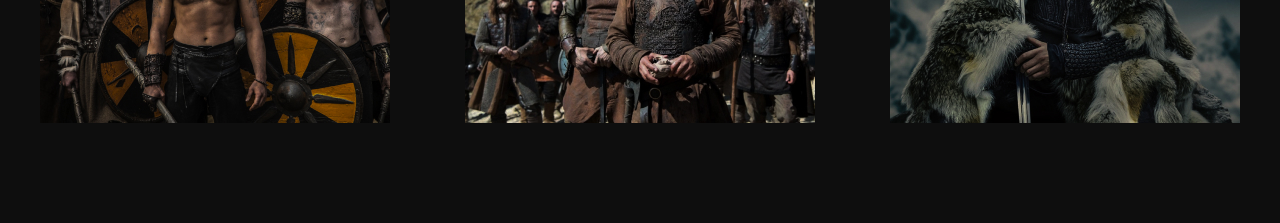
==== commit 246c2fd2: "feat: add responce" ====
--- a/index.html
+++ b/index.html
@@ -99,7 +99,7 @@
   </section> -->
   <!--section video end-->
   <!--section seasons start-->
-  <!-- <section class="seasons section__page">
+  <section class="seasons section__page">
     <div class="container">
       <h3 class="title">Все сезоны</h3>
       <ol class="seasons__inner">
@@ -123,7 +123,7 @@
         </li>
       </ol>
     </div>
-  </section> -->
+  </section>
   <!--section seasons end-->
 
   <!--section hero  start-->
--- a/css/style.css
+++ b/css/style.css
@@ -134,7 +134,7 @@
     font-size: 72px;
     line-height: 84px;
     color: #85CCDC;
-    padding-top: 440px;
+    padding-top: 45vh;
     text-align: right;
     margin-bottom: 40px;
 }
@@ -166,7 +166,7 @@
 /*section season start*/
 .seasons__inner {
     display: grid;
-    grid-template-columns: 1fr 1fr 1fr;
+    grid-template-columns: repeat(auto-fill, minmax(300px, 1fr));
     grid-gap: 100px 75px;
     counter-reset: number;
     padding-top: 50px;
@@ -351,6 +351,8 @@
 
 
 /* start media */
+
+
 @media(max-width:1366px){
 .logo__img{
 width: 80%;
@@ -376,6 +378,34 @@
    .title{
        margin-bottom: 50px;
    }
+
+   body{
+       font-size: 16px;
+       line-height: 19px;
+   }
+
+   .video__text{
+       font-size: 48px;
+       line-height: 56px;
+   }
+   .video__btn{
+       margin-right: 0;
+       padding-left: 62px;
+   }
+   .video__btn::before{
+       width: 50px;
+       height: 50px;
+       background-size: cover;
+       top: -16px;
+   }
+
+   .video__text span{
+      padding-right: 200px; 
+   }
+}
+
+@media(max-width:1088px){
+
 }
 
 
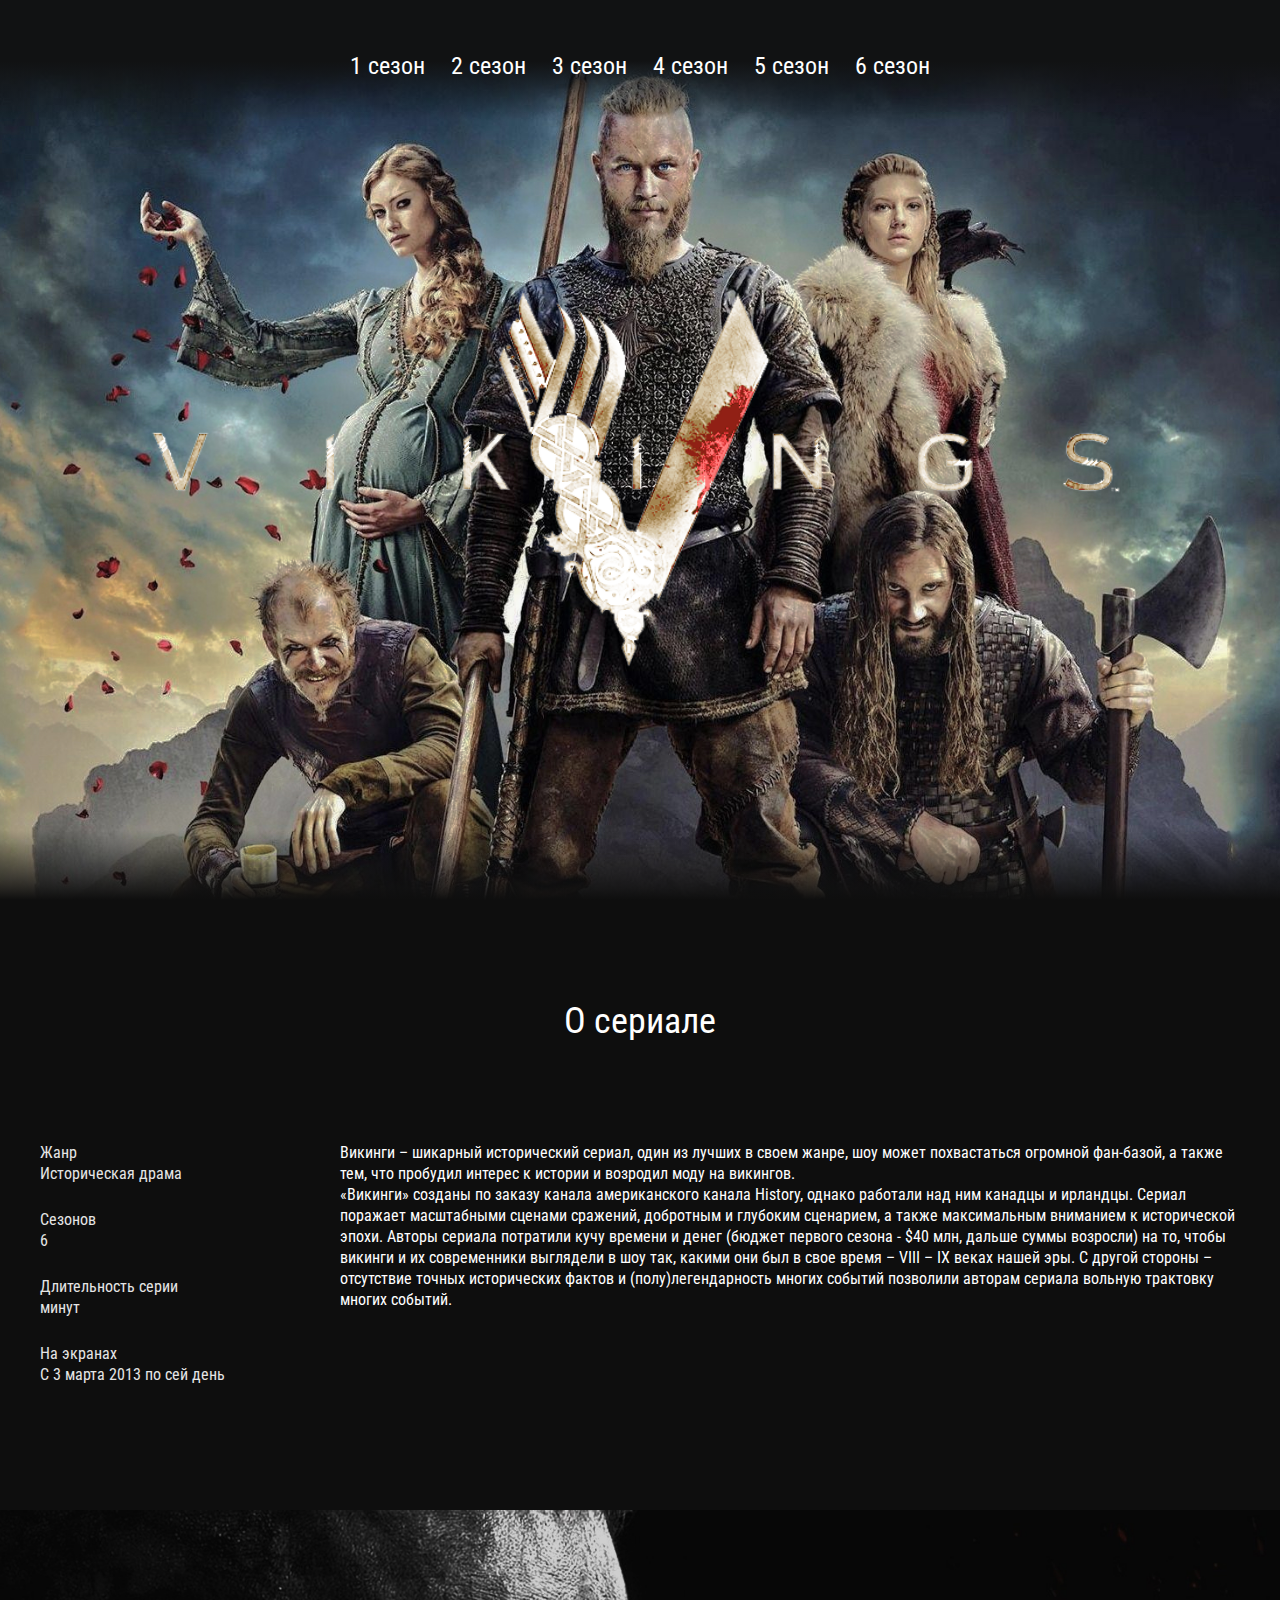
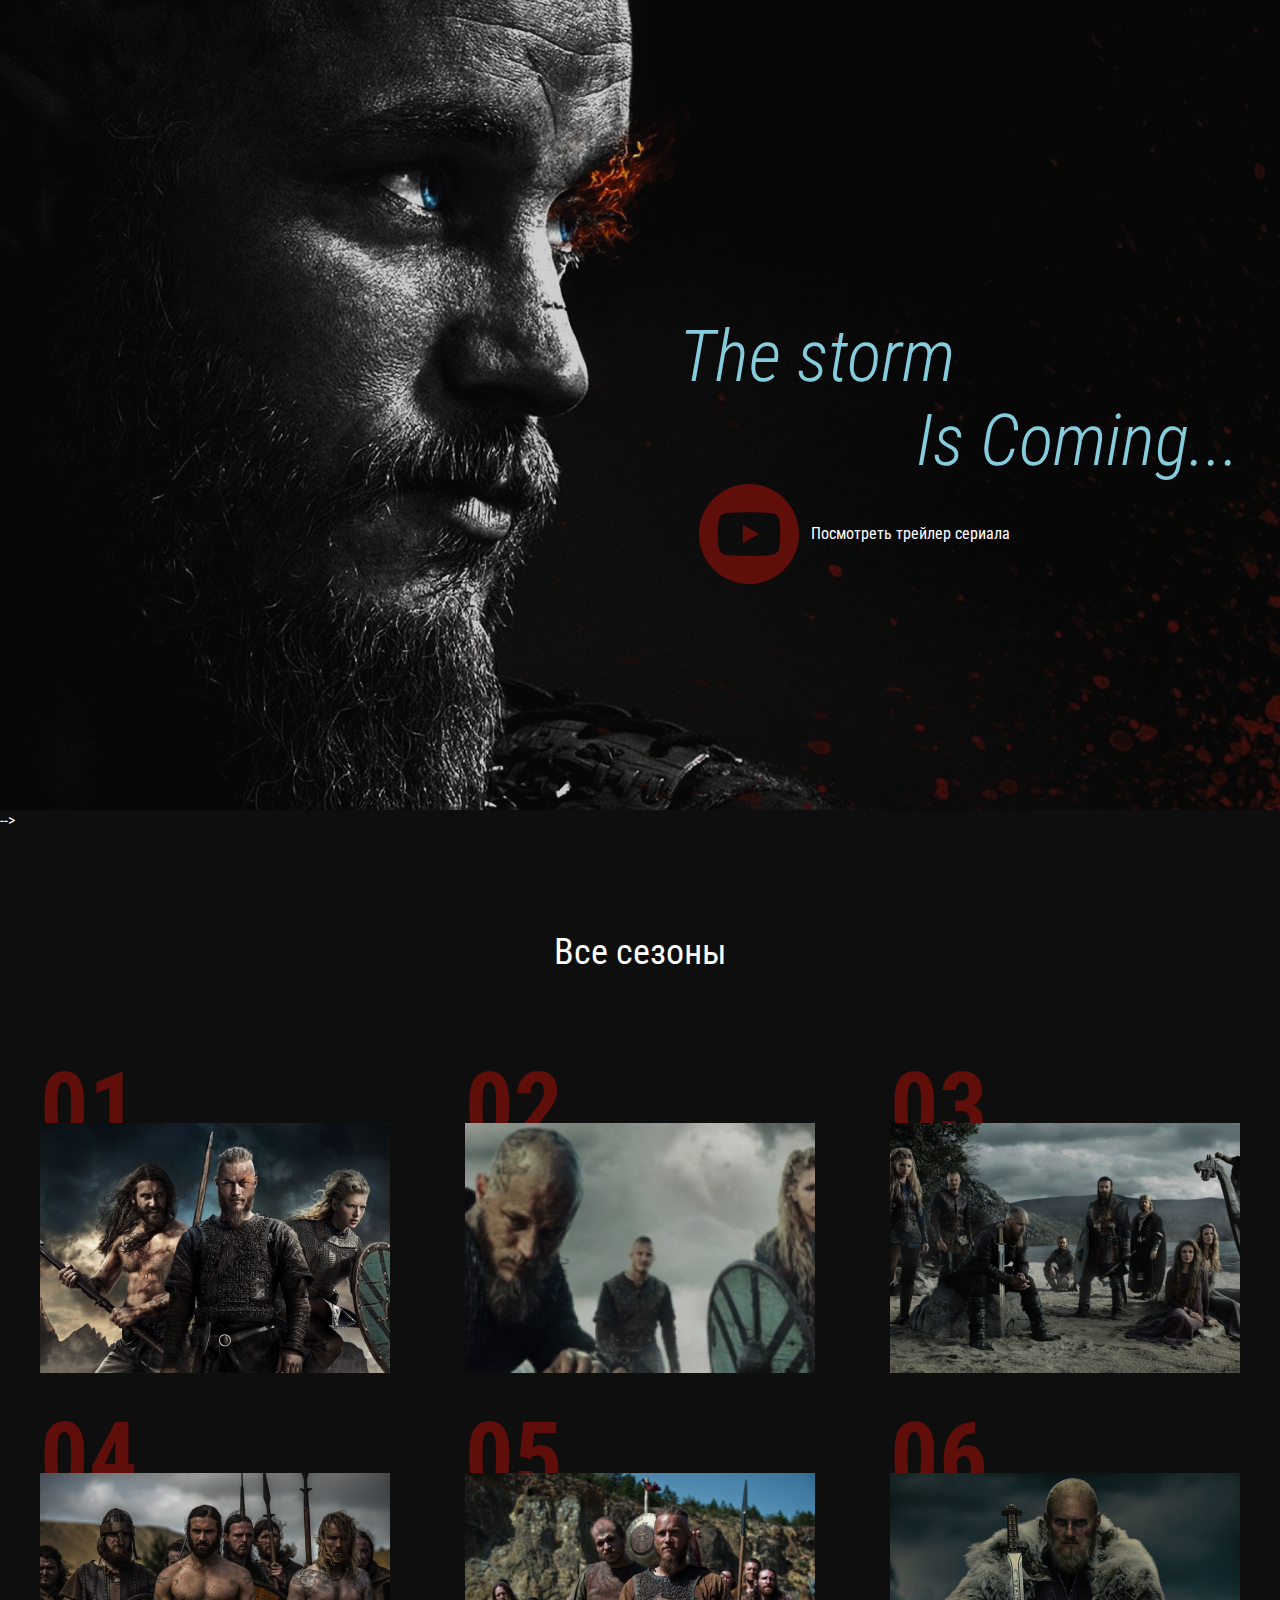
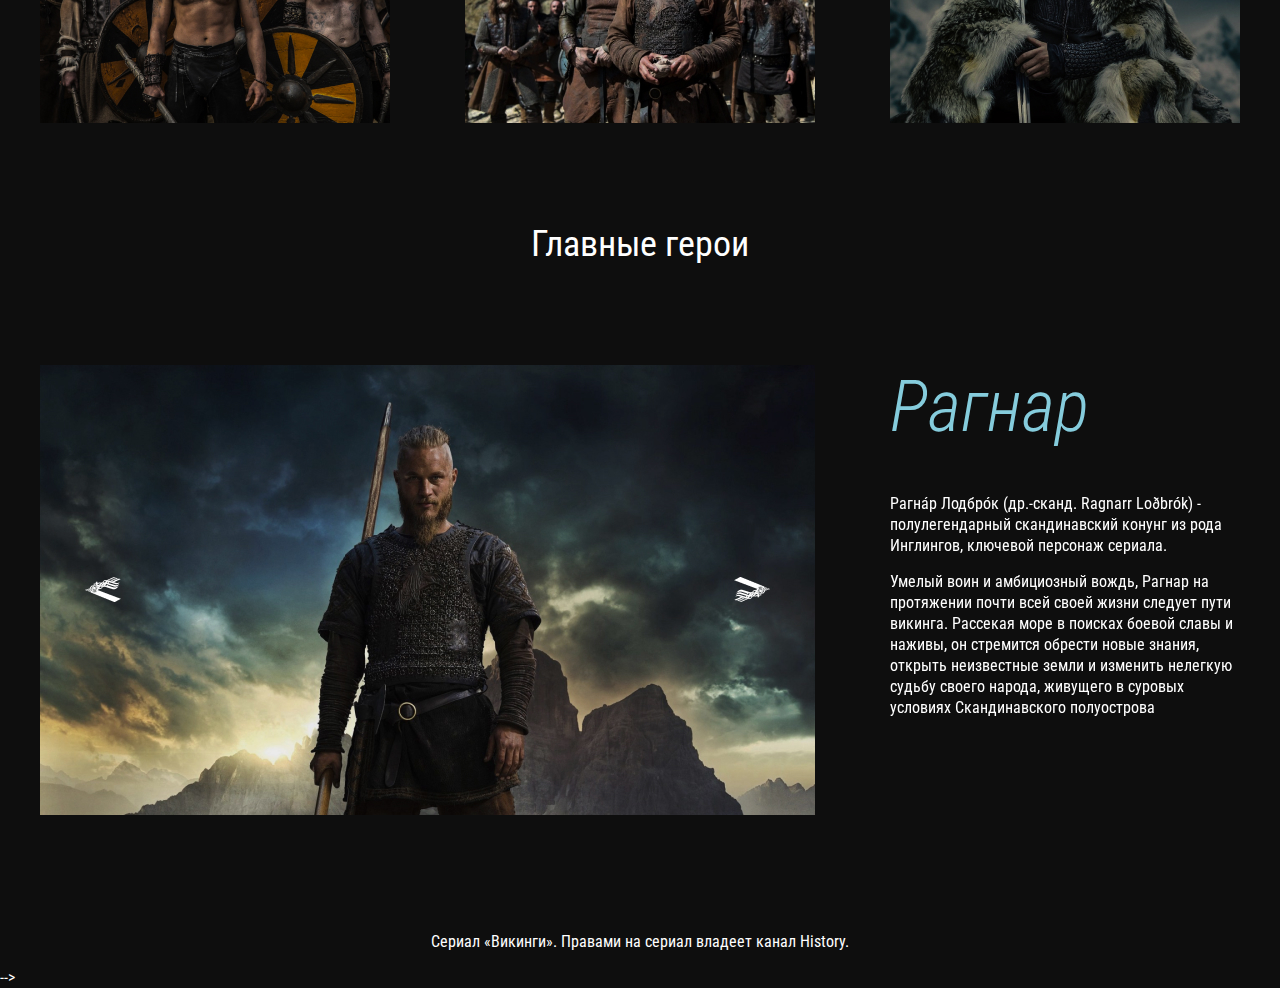
==== commit 142ebe00: "feat: responce" ====
--- a/index.html
+++ b/index.html
@@ -127,7 +127,7 @@
   <!--section seasons end-->
 
   <!--section hero  start-->
-  <!-- <section class="heroes section__page">
+   <section class="heroes section__page">
     <div class="container">
       <h3 class="title">
         Главные герои
@@ -174,11 +174,11 @@
         </div>
       </div>
     </div>
-  </section> -->
+  </section> 
 
   <!--section hero  end-->
   <!--footer start-->
-  <!-- <footer class="footer">
+   <footer class="footer">
     <div class="container">
       <p class="copy">
         Сериал «Викинги». Правами на сериал владеет канал History.
--- a/css/style.css
+++ b/css/style.css
@@ -166,7 +166,7 @@
 /*section season start*/
 .seasons__inner {
     display: grid;
-    grid-template-columns: repeat(auto-fill, minmax(300px, 1fr));
+    grid-template-columns: repeat(auto-fill, minmax(284px, 1fr));
     grid-gap: 100px 75px;
     counter-reset: number;
     padding-top: 50px;
@@ -174,7 +174,6 @@
 
 
 .seasons__item {
-    width: 350px;
     height: 250px;
     background-repeat: no-repeat;
     background-position: center center;
@@ -366,6 +365,27 @@
 }
 }
 
+@media(max-width:1200px){
+.heroes__inner{
+    display: block;
+}
+.heroes__slider-text{
+    max-width: 100%;
+    padding-top: 50px;
+}
+.heroes__slider-img{
+    max-width:100%;
+}
+}
+
+
+
+@media(max-width:1088px){
+    .seasons__item{
+        height: 340px;
+    }
+    }
+
 
 @media(max-width:768px){
    .about__inner{
@@ -387,6 +407,9 @@
    .video__text{
        font-size: 48px;
        line-height: 56px;
+   }
+    .video__text span{
+      padding-right: 200px; 
    }
    .video__btn{
        margin-right: 0;
@@ -398,15 +421,15 @@
        background-size: cover;
        top: -16px;
    }
-
-   .video__text span{
-      padding-right: 200px; 
-   }
-}
-
-@media(max-width:1088px){
-
-}
+.seasons__inner{
+grid-gap: 80px 35px;
+}
+  
+}
+
+
+
+
 
 
 @media(max-width:640px){
@@ -414,9 +437,19 @@
     display: none;
 }
 .logo{
-    padding-top: 25vh;  
-}
-
-}
+    padding-top: 21vh;  
+}
+
+
+
+}
+
+@media(max-width:414px){
+   .seasons__item{
+    height: 203px;
+} 
+}
+
+
 
 /* start media */